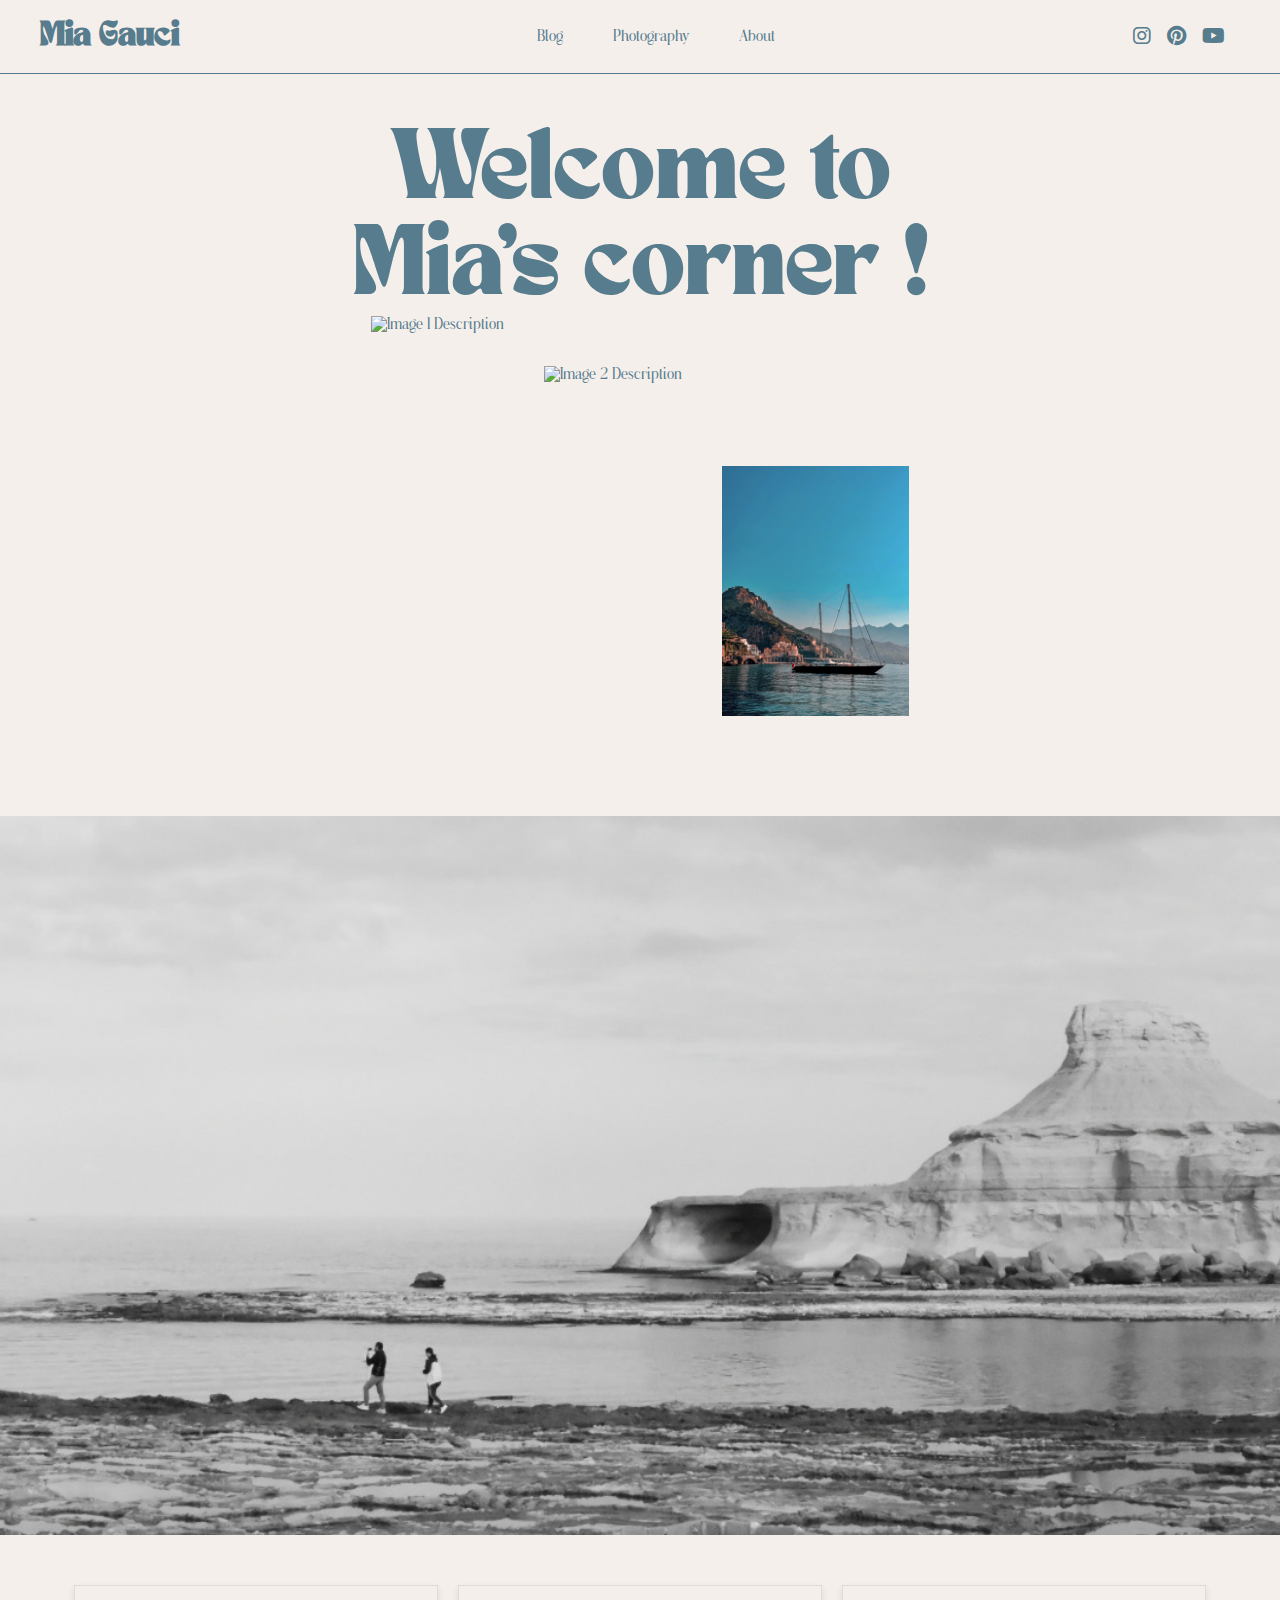
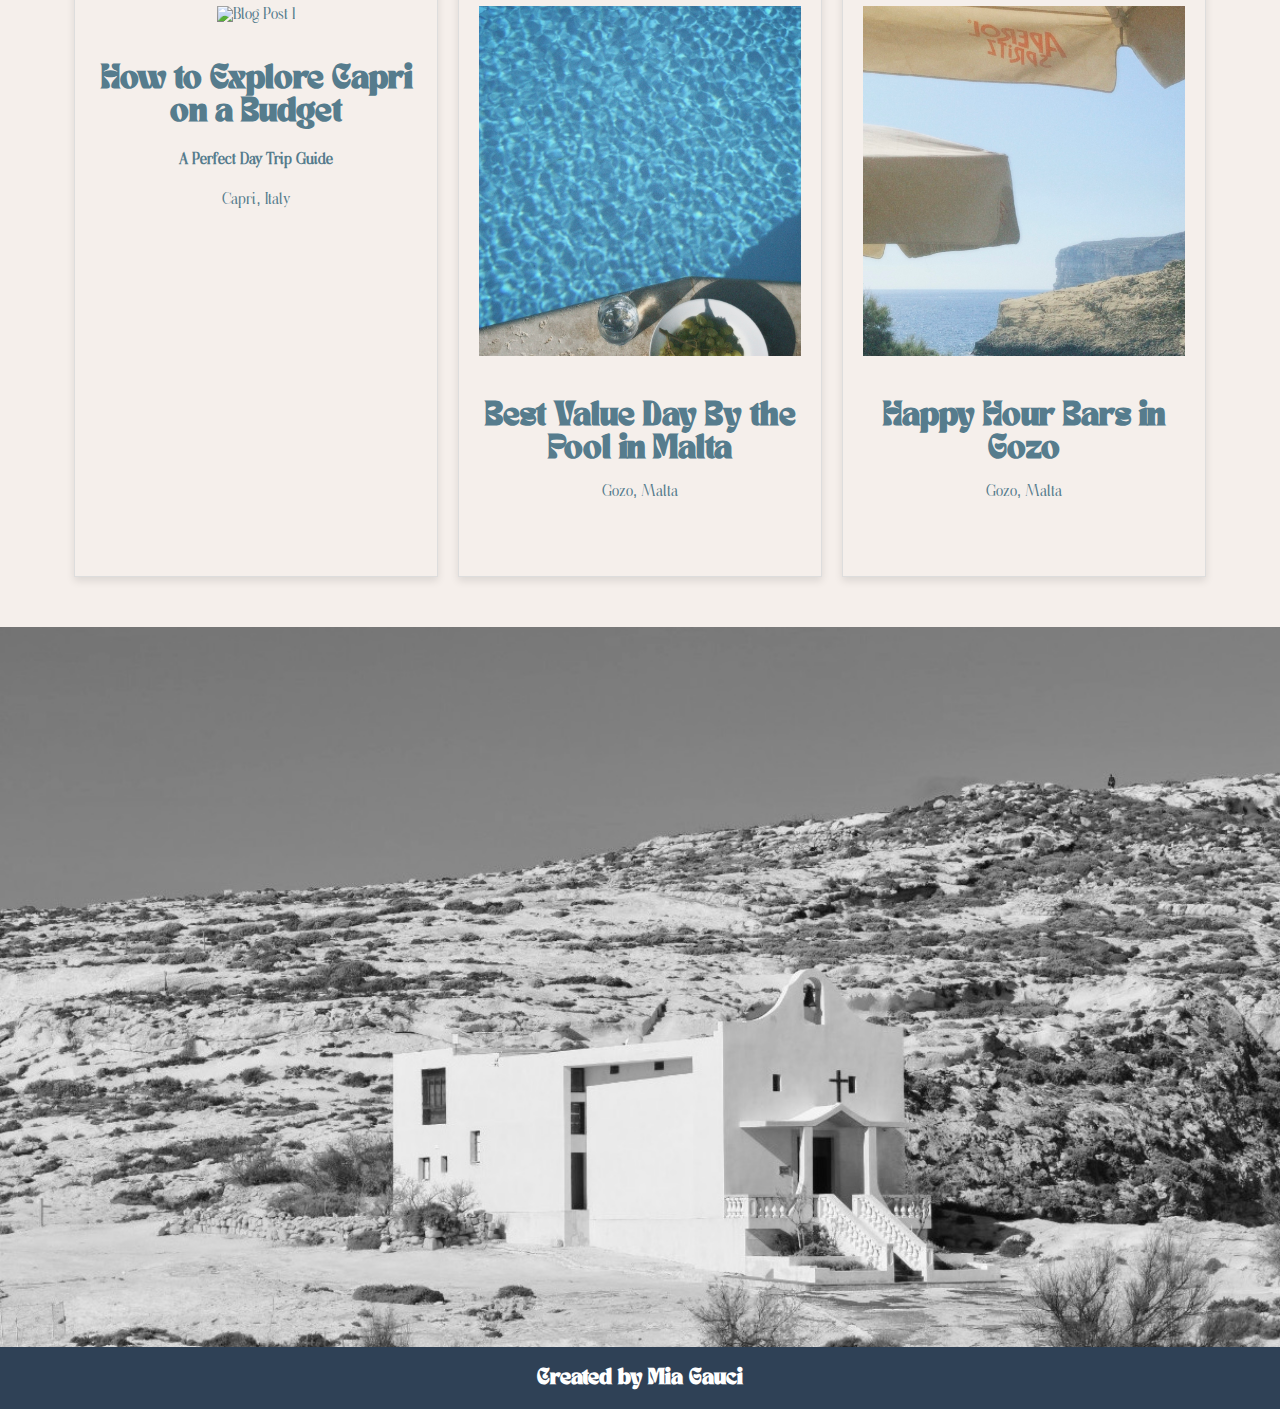
==== index.html @ 83e0876e "blog message" ====
<!DOCTYPE html>
<html lang="en">

<script src="https://unpkg.com/masonry-layout@4/dist/masonry.pkgd.min.js"></script>

<script type="application/ld+json">
  {
    "@context": "https://schema.org",
    "@type": "Organization",
    "url": "https://www.miagauci.com",
    "logo": "https://www.miagauci.com/favicon.ico"
  }
  </script>
  

<head>
  <meta charset="UTF-8">
  <meta name="viewport" content="width=device-width, initial-scale=1.0">
  <title>Portfolio</title>
  <link rel="icon" href="/favicon2.ico" image="/x-icon">
  <link rel="stylesheet" href="style.css">
  <link rel="stylesheet" href="https://cdnjs.cloudflare.com/ajax/libs/font-awesome/6.0.0-beta3/css/all.min.css">
</head>
<body>

  <!-- Header Section -->
  <header class="site-header">
    <div class="container">
      <!-- Clickable logo that links to the Home Page (index.html) -->
      <div class="logo">
        <a href="index.html" style="text-decoration: none; color: inherit;">Mia Gauci</a>
      </div>

      <!-- Hamburger Menu Button (for mobile) -->
      <button class="hamburger-menu" onclick="toggleMenu()">
        ☰
      </button>

      <!-- Navigation Menu -->
      <nav class="main-nav">
        <ul>
          <!-- Links to their respective pages -->
          <li><a href="blog.html">Blog</a></li> <!-- Link to Blog Page -->
          <li><a href="photography.html">Photography</a></li> <!-- Link to Photography Page -->
          <li><a href="about.html">About</a></li> <!-- Link to About Page -->
        </ul>
      </nav>
      <!-- Social Icons Section -->
      <div class="social-icons">
        <a href="https://www.instagram.com/mia_gauci_/" target="_blank">
          <i class="fab fa-instagram"></i>
        </a>
        <a href="https://www.pinterest.com/mia_gauci_/" target="_blank">
          <i class="fab fa-pinterest"></i>
        </a>
        <a href="https://www.youtube.com/@miagauci5683" target="_blank">
          <i class="fab fa-youtube"></i>
        </a>
      </div>
    </div>
  </header>

  <!-- Welcome Message Section -->
  <div class="welcome-message">
    <span>Welcome to </span><br>
    <span>Mia's corner !</span>
  </div>

  <!-- Image Container Section -->
  <div class="image-container">
    <img src="images/capri_rock.jpg" alt="Image 1 Description">
    <img src="images/capri_beach.jpg" alt="Image 2 Description">
    <img src="images/boat.jpeg" alt="Image 3 Description">
  </div>

  <!-- First Landscape Image Section -->
  <section class="landscape-section">
    <img src="images/gozo1.jpeg" alt="Landscape Image of Gozo" class="landscape-image">
  </section>

  <!-- Blog Posts Section -->
  <section class="blog-posts">
    <a href="capri_blog.html" class="blog-link">
      <div class="blog-post">
        <img src="images/capri_folder/me.jpg" alt="Blog Post 1" class="blog-image">
        <h3>How to Explore Capri on a Budget</h3>
        <h4>A Perfect Day Trip Guide</h4>

        <p>Capri, Italy</p>
      </div>
    </a>
    <a href="pool-day.html" class="blog-link">
      <div class="blog-post">
        <img src="images/pool.jpeg" alt="Blog Post 2" class="blog-image">
        <h3>Best Value Day By the Pool in Malta</h3>
        <p>Gozo, Malta</p>
      </div>
    </a>
    <a href="happy-hour.html" class="blog-link">
      <div class="blog-post">
        <img src="images/umbrella.jpeg" alt="Blog Post 3" class="blog-image">
        <h3>Happy Hour Bars in Gozo</h3>
        <p>Gozo, Malta</p>
      </div>
    </a>
 </section>
 

  <!-- Second Landscape Image Section -->
  <section class="landscape-section">
    <img src="images/gozo2.jpeg" alt="Landscape Image of Gozo" class="landscape-image">
  </section>

  <!-- Footer Section -->
  <footer class="site-footer">
    <p>Created by Mia Gauci</p>
  </footer>

  <!-- JavaScript for Hamburger Menu Toggle -->
  <script>
    function toggleMenu() {
      document.querySelector(".main-nav").classList.toggle("menu-open");
    }
  </script>

</body>
</html>
---- style.css ----
/* Import Fonts */
@font-face {
    font-family: 'Nimbus';
    src: url('tan-nimbus.otf') format('truetype');
}

@font-face {
    font-family: 'Casanova';
    src: url('CasanovaRegular-gx0J4.otf') format('truetype');
}

/* Global Styles */
body {
    margin: 0;
    font-family: 'Casanova', sans-serif;
    background-color: #F5EFEB; /* Beige background */
    color: #567C8D; /* Global font color */
}

/* Container to Center the Content */
.container {
    max-width: 1200px;
    margin: 0 auto;
    padding: 10px 20px;
    display: flex;
    justify-content: space-between;
    align-items: center;
    flex-wrap: nowrap; /* Ensure items don’t wrap to the next line */
}

/* Header Styles */
.site-header {
    background-color: #F5EFEB; /* Match background color */
    padding: 10px 0;
    border-bottom: 1px solid #567C8D; /* Border at the bottom */
    position: sticky; /* Keep header at the top */
    top: 0; /* Stick to top */
    z-index: 1000; /* Ensure header is on top */
}

/* Logo Section */
.logo a {
    font-size: 24px;
    font-family: 'Nimbus', sans-serif;
    font-weight: bold;
    color: #567C8D;
    text-decoration: none;
}

/* Navigation Menu */
.main-nav {
    display: flex;
    justify-content: center; /* Centre the navigation items */
    align-items: center;
    flex-grow: 1;
}

.main-nav ul {
    list-style: none;
    display: flex;
    justify-content: center;
    gap: 50px; /* Space between menu items */
    padding: 0;
    margin: 0;
}

.main-nav ul li {
    display: inline;
}

.main-nav ul li a {
    text-decoration: none;
    color: #567C8D; /* Dark color for the navigation */
    font-weight: 500;
}

/* Social Icons Section */
.social-icons {
    display: flex;
    gap: 1px; /* Space between icons */
}

.social-icons a {
    text-decoration: none;
    margin-right: 15px; /* Spacing between icons */
    color: #567C8D; /* Same font color */
}

.social-icons a:hover {
    color: #567C8D; /* Slightly darker on hover */
}

.social-icons i {
    font-size: 20px; /* Icon size */
}

/* Main Content Styles */
.main-content {
    display: flex;
    flex-direction: column;
    align-items: center; /* Center align items */
    padding: 50px 20px;
}

/* Welcome Message Styles */
.welcome-message {
    font-family: 'Nimbus', sans-serif;
    font-size: 70px;
    color: #567C8D;
    text-align: center; /* Center the text */
    margin: 50px auto;
}

/* Image Container Styles */
.image-container {
    display: flex;
    justify-content: center; /* Center images */
    align-items: flex-end; /* Align images to the bottom */
    gap: 20px; /* General spacing between images */
    margin: 50px auto; /* Center the image container */
    width: 90%; /* Adjust width as needed */
}

/* Individual Image Styles */
.image-container img {
    max-height: 400px;
    width: auto;
    object-fit: cover;
    margin: 0 10px; /* Margin between images */
}

/* Specific Image Positioning */
.image-container img:first-child {
    height: 250px; /* Smaller height for the first image */
    align-self: flex-start; /* Align first image at the top */
    margin-top: -50px; /* Move the image upwards */
}

.image-container img:nth-child(2) {
    height: 400px; /* Larger height for the middle image */
}

.image-container img:nth-child(3) {
    height: 250px; /* Smaller height for the third image */
    transform: translateY(-50px); /* Move the third image upwards */
}

/* Landscape Section Styles */
.landscape-section {
    width: 100%; /* Full width of the section */
    margin: 0; /* Remove default margins */
    padding: 0; /* Remove default padding */
    background-color: #F5EFEB; /* Match background color */
    text-align: center; /* Center content */
}

.landscape-image {
    width: 100%;
    height: auto;
    display: block;
    object-fit: cover; /* Ensure image covers the full area */
    margin: 0 auto;
}

/* Blog Posts Section */

.blog-posts {
    display: flex;
    justify-content: space-between; /* Spread items evenly */
    margin: 50px auto; /* Center the section and add space around */
    width: 90%; /* Control the width of the section */
}

/* Blog Link Styling */
.blog-link {
    text-decoration: none; /* Remove underline */
    color: inherit; /* Inherit text color */
    display: block; /* Make the link fill the entire block */
}

/* Individual Blog Post Styles */
/* Individual Blog Post Styles */
.blog-post {
    cursor: pointer; /* Pointer cursor for interaction */
    text-align: center;
    height: 550px; 
    background-color: #F5EFEB;
    padding: 20px;
    border: 1px solid #DDD;
    box-shadow: 0 4px 8px rgba(0, 0, 0, 0.1); /* Optional shadow effect */
    flex: 1; /* Allow each blog post to flex equally */
    margin: 0 10px; /* Add margin between the posts */
    transition: transform 0.2s ease; /* Optional: smooth scale effect */
    max-width: 350px; /* Set a maximum width to keep each post proportional */
}


.blog-post:hover {
    transform: scale(1.02); /* Optional: slight scale effect on hover */
}

/* Blog Post Image Styles */
/* Blog Post Image Styles */
.blog-image {
    width: 100%; /* Make the image take full width of the container */
    height: auto;
    max-height: 350px; /* Increase the max height to maintain a portrait aspect ratio */
    object-fit: cover; /* Maintain aspect ratio and fill the container */
    margin-bottom: 15px; /* Space below the image */
}


/* Blog Post Text Styles */
.blog-post h3 {
    font-family: 'Nimbus', sans-serif;
    color: #567C8D;
    font-size: 24px;
    margin-bottom: 10px; /* Space below the heading */
}

.blog-post p {
    font-family: 'Casanova', sans-serif;
    color: #567C8D;
    font-size: 16px;
    margin-bottom: 0;
}


/* Footer Section Styles */
.site-footer {
    width: 100%; /* Full width */
    background-color: #2F4156; /* Dark footer background */
    color: #FFFFFF; /* White text color */
    text-align: center; /* Center the footer text */
    padding: 20px 0;
}

.site-footer p {
    margin: 0;
    font-family: 'Nimbus', sans-serif;
    font-size: 16px;
    font-weight: bold;
}

/* Responsive Styles */

/* For medium screens (tablets) */
@media (max-width: 1200px) {
    .photo-grid {
        column-count: 2;
    }
    .main-nav ul {
        gap: 30px;
    }
}

/* For smaller screens (mobile) */
@media (max-width: 768px) {
    /* Header adjustments */
    .container {
        flex-direction: column;
        align-items: flex-start;
    }

    .main-nav ul {
        flex-direction: column;
        align-items: flex-start;
        gap: 10px;
    }

    .welcome-message {
        font-size: 40px;
        padding: 0 15px;
    }

    /* Stack images vertically in mobile view */
    .image-container {
        flex-direction: column;
        align-items: center;
    }

    /* Blog posts in a single column */
    .blog-posts {
        flex-direction: column;
        width: 100%;
    }

    .blog-link {
        flex: 1 1 100%;
        margin: 0 auto;
    }
}

/* Very small screens */
@media (max-width: 480px) {
    .welcome-message {
        font-size: 28px;
    }

    .main-nav ul {
        font-size: 14px;
    }

    .social-icons i {
        font-size: 20px;
    }
}

/* Hamburger button styling */
.hamburger-menu {
    display: none; /* Hidden by default */
    font-size: 24px;
    background: none;
    border: none;
    color: #567C8D;
    cursor: pointer;
}
  
@media (max-width: 768px) {
    .container {
        position: relative;
        display: flex;
        flex-direction: row;
        justify-content: space-between;
        align-items: center;
        padding: 5px 10px;
    }

    .logo a {
        font-size: 18px; /* Reduce the font size if needed */
    }

    .social-icons {
        display: flex;
        gap: 2px; /* Reduce gap between social icons */
        font-size: 10px;
    }

    /* Center the Hamburger Menu */
    .hamburger-menu {
        position: absolute;
        left: 50%;
        transform: translateX(-50%);
        display: block;
        font-size: 24px;
        background: none;
        border: none;
        color: #567C8D;
        cursor: pointer;
    }

    /* Navigation Menu - Centered Underneath Hamburger Toggle */
    .main-nav ul {
        display: none; /* Hidden by default */
        position: absolute;
        top: 100%; /* Place it directly below the hamburger menu */
        left: 50%; /* Center horizontally */
        transform: translateX(-50%); /* Center the dropdown */
        width: auto; /* Width based on content */
        flex-direction: column;
        align-items: center; /* Center items horizontally */
        gap: 10px;
        padding: 10px 0;
        background-color: #F5EFEB; /* Set a solid background color */
        text-align: center;
        z-index: 1000;
        box-shadow: 0 4px 8px rgba(0, 0, 0, 0.1); /* Optional shadow for separation */
    }

    /* Show the navigation menu when the 'menu-open' class is active */
    .main-nav.menu-open ul {
        display: flex;
    }

    /* Menu item styling */
    .main-nav ul li {
        width: 100%; /* Make each item take full width of the dropdown */
        text-align: center;
    }

    .main-nav ul li a {
        display: block;
        padding: 10px;
        color: #567C8D;
        text-decoration: none;
        font-weight: bold;
        background-color: #F5EFEB; /* Match dropdown background */
        width: 100%; /* Make the links span the full width */
        box-sizing: border-box; /* Ensure padding doesn’t affect width */
    }

    /* Optional: Add hover effect for menu items */
    .main-nav ul li a:hover {
        background-color: #E0DCD9; /* Slightly darker background on hover */
    }
}


/* BLOG SECTION */

/* Blog Section */
.blog-section {
    background-color: #F5EFEB; /* Beige background */
    padding: 15px 15px;
}

/* Mosaic Grid Layout */
.mosaic-grid {
    display: grid;
    grid-template-columns: repeat(auto-fit, minmax(300px, 2fr)); /* Flexible grid */
    grid-auto-rows: 200px; /* Default row height */
    gap: 15px; /* Space between items */
}

/* Mosaic Items: Landscape, Portrait, Square */
.mosaic-item {
    position: relative;
    overflow: hidden;
    background-size: cover;
    background-position: center;
    border-radius: 3px;
    transition: transform 0.3s ease-in-out; /* Scale on hover */
}

/* Landscape Posts */
.mosaic-item.landscape {
    grid-column: span 3; /* Span across two columns */
    grid-row: span 2; /* Default row height */
    background-image: url('images/gozo.jpeg') /* Add your own image */
}

/* Portrait Posts */
.mosaic-item.portrait {
    grid-column: span 1;
    grid-row: span 2; /* Taller */
    background-image: url('images/pool.jpeg'); /* Add your own image */
}

/* Square Posts */
.mosaic-item.square {
    grid-column: span 2;
    grid-row: span 2; /* Same height and width */
    background-image: url('images/umbrella.jpeg'); /* Add your own image */
}

/* Hover Effect */
.mosaic-item:hover {
    transform: scale(1.02); /* Slight zoom on hover */
}

/* Overlay for text */
.overlay {
    position: absolute;
    top: 0;
    left: 0;
    right: 0;
    bottom: 0;
    background-color: rgba(0, 0, 0, 0.3); /* Slightly visible by default */
    display: flex;
    justify-content: center;
    align-items: center;
    transition: background-color 0.3s ease-in-out; /* Smooth transition on hover */
}

/* Increase the opacity of the overlay background on hover */
.mosaic-item:hover .overlay {
    background-color: rgba(0, 0, 0, 0.6); /* Darker background on hover */
}

/* Text inside the overlay */
.overlay .text {
    color: white;
    text-align: center;
    opacity: 0; /* Hidden by default */
    transition: opacity 0.3s ease-in-out; /* Fade-in effect */
}

/* Show text on hover */
.mosaic-item:hover .overlay .text {
    opacity: 1; /* Show text on hover */
}

.overlay .text .date {
    font-family: 'Nimbus', sans-serif;
    font-size: 14px;
    letter-spacing: 1px;
    margin-bottom: 10px;
}

.overlay .text h2 {
    font-family: 'Nimbus', sans-serif;
    font-size: 20px;
    margin-bottom: 15px;
}

.overlay .text .read-more {
    font-family: 'Nimbus', sans-serif;
    font-size: 14px;
    color: #fff;
    text-decoration: underline;
}

.overlay .text .read-more:hover {
    color: #ccc; /* Slight color change on hover */
}

/* Footer */
.site-footer {
    background-color: #2F4156;
    color: white;
    text-align: center;
    padding: 20px 0;
}

.site-footer p {
    margin: 0;
}

/* PHOTOGRAPHY */
.photo-grid {
    column-count: 3; /* Default number of columns for desktop */
    column-gap: 10px; /* Space between columns */
    padding: 10px;
}

.photo-item {
    display: inline-block;
    margin-bottom: 10px; /* Space between rows */
    width: 100%; /* Ensure images take up full width of their column */
    break-inside: avoid; /* Prevent images from breaking across columns */
}

.photo-item img {
    width: 100%; /* Ensure image takes up full width */
    height: auto; /* Maintain aspect ratio */
    object-fit: cover; /* Crop images if necessary, without distortion */
    display: block;
}

/* Adjust for smaller screens */
@media (max-width: 1200px) {
    .photo-grid {
        column-count: 2; /* Two columns on medium-sized screens */
    }
}

@media (max-width: 768px) {
    .photo-grid {
        column-count: 1; /* One column on small screens (mobile) */
    }
}

  
/* BLOG WRITEUP STYLE  */

/* Blog Content Styling */
.blog-post-content {
    width: 70%; /* Adjust width as needed to fit the page */
    margin: 50px auto 70px; /* Center the content and add bottom margin */
    text-align: left; /* Align all text to the right */
    padding: 10; /* Remove padding */
    background-color: transparent; /* Make background transparent */
    border: none; /* Remove any border */
    box-shadow: none; /* Remove box shadow */
  }
  
  /* Publish Date */
  .publish-date {
    font-family: 'Nimbus', sans-serif;
    font-size: 16px;
    color: #567C8D;
    margin: 0 0 10px 0; /* Add bottom margin */
  }
  
  /* Blog Title */
  .blog-title {
    font-family: 'Nimbus', sans-serif;
    font-size: 32px;
    color: #2F4156;
    margin-top: 0;
    margin-bottom: 20px;
  }
  
  /* Blog Writing */
  .blog-writing {
    font-family: 'Casanova', sans-serif;
    font-size: 18px;
    color: #2F4156;
    line-height: 1.6;
  }
  
  /* Blog Navigation Arrows */
  .blog-navigation {
    display: flex;
    justify-content: space-between;
    width: 70%; /* Align arrows with the content width */
    margin: 0 auto 50px; /* Center arrows and add space at the bottom */
  }
  
  .nav-arrow {
    text-decoration: none;
    font-family: 'Nimbus', sans-serif;
    font-size: 18px;
    color: #567C8D;
    padding: 10px 20px;
    border: 1px solid #567C8D;
    background-color: #F5EFEB;
    transition: background-color 0.3s, color 0.3s;
  }
  
  .nav-arrow:hover {
    background-color: #567C8D;
    color: #FFF;
  }
  
  /* Wrapper to position content over background */
  .blog-post-wrapper {
    margin: 0 auto;
    max-width: 1200px;
    padding: 0;
}


/* Background image */
.blog-background {
    position: absolute;
    top: 0;
    left: 0;
    width: 100%;
    height: 500px; /* Adjust the height of the image */
    background: url('images/capri_folder/blog_capri_cover.jpg') no-repeat center center; /* Replace with your image path */
    background-size: cover; /* Ensures the image fills the area */
    z-index: 1; /* Places it behind the content */
}

/* Content base (rectangular background) */
.blog-content {
    position: relative;
    z-index: 2; /* Content above the background */
    background-color: #F5EFEB;
    margin-top: 300px; /* Adjust to leave space for the image */
    padding: 40px 20px;
    box-shadow: 0 4px 6px rgba(0, 0, 0, 0.1); /* Optional shadow for depth */
    max-width: 800px; /* Reduce the width of the content */
    margin-left: auto;
    margin-right: auto; /* Center the content horizontally */
}


/* Title styling */
.blog-content h1 {
    font-size: 36px;
    color: #567C8D; /* Matches your global color palette */
    text-align: center;
    margin-bottom: 10px;
}

/* Date styling */
.blog-content .post-date {
    font-size: 16px;
    color: #567C8D;
    text-align: center;
    margin-bottom: 30px;
}

/* Blog text */
.post-text {
    font-size: 18px;
    line-height: 1.6;
    color: #567C8D;
}

/*IMAGES IN BLOGS*/
/* Image Behind Paragraph */
.image-wrapper {
    position: relative;
    margin-bottom: 20px;
}

.image-wrapper p {
    position: relative;
    z-index: 2;
    background-color: rgba(245, 239, 235, 0.8); /* Add semi-transparent background for readability */
    padding: 20px;
    border-radius: 8px;
}

.image-wrapper .background-image {
    position: absolute;
    top: 0;
    left: 0;
    width: 100%;
    height: 100px; /* Adjust height as needed */
    background-size: cover;
    background-position: center;
    z-index: 1;
    opacity: 0.7; /* Optional: Add transparency to the background image */
    border-radius: 8px; /* Match paragraph styling if needed */
}

/* Inline Images */
.inline-image {
    text-align: center; /* Center the image */
    margin: 20px 0; /* Add spacing above and below the image */
}

.inline-image img {
    width: 100%; /* Make image responsive */
    max-width: 700px; /* Limit the maximum width */
    height: auto; /* Maintain aspect ratio */
    border-radius: 8px; /* Optional: Add rounded corners */
    box-shadow: 0 4px 6px rgba(0, 0, 0, 0.1); /* Optional: Add shadow for depth */
}

/* Darkening Effect on Hover */
.image-wrapper:hover img {
    filter: brightness(0.7); /* Darkens the image */
}

/* Pinterest Icon Styling */
.pinterest-icon {
    position: absolute; /* Allows positioning relative to the wrapper */
    top: 50%; /* Center vertically */
    left: 50%; /* Center horizontally */
    transform: translate(-50%, -50%); /* Ensures perfect centering */
    display: none; /* Hidden by default */
    
    
    justify-content: center; /* Centers icon inside the circle */
    align-items: center; /* Centers icon inside the circle */
    z-index: 2; /* Ensures it appears above the image */
}


/* Pinterest Font Awesome Icon */
.pinterest-icon i {
    font-size: 24px; /* Adjust the size of the icon */
    color: #E60023; /* Pinterest red color */
}

/* Pinterest Icon Image */
.pinterest-icon img {
    width: 30px; /* Adjust size of the Pinterest icon */
    height: 30px;
}

/* Show Pinterest Icon on Hover */
.image-wrapper:hover .pinterest-icon {
    display: block; /* Display the icon when hovering over the image */
}
  
/*GOOGLE MAP*/
.map-container {
    position: relative;
    padding-bottom: 56.25%; /* Aspect ratio: 16:9 */
    height: 0;
    overflow: hidden;
  }
  
  .map-container iframe {
    position: absolute;
    top: 0;
    left: 0;
    width: 100%;
    height: 100%;
    border: 0;
  }
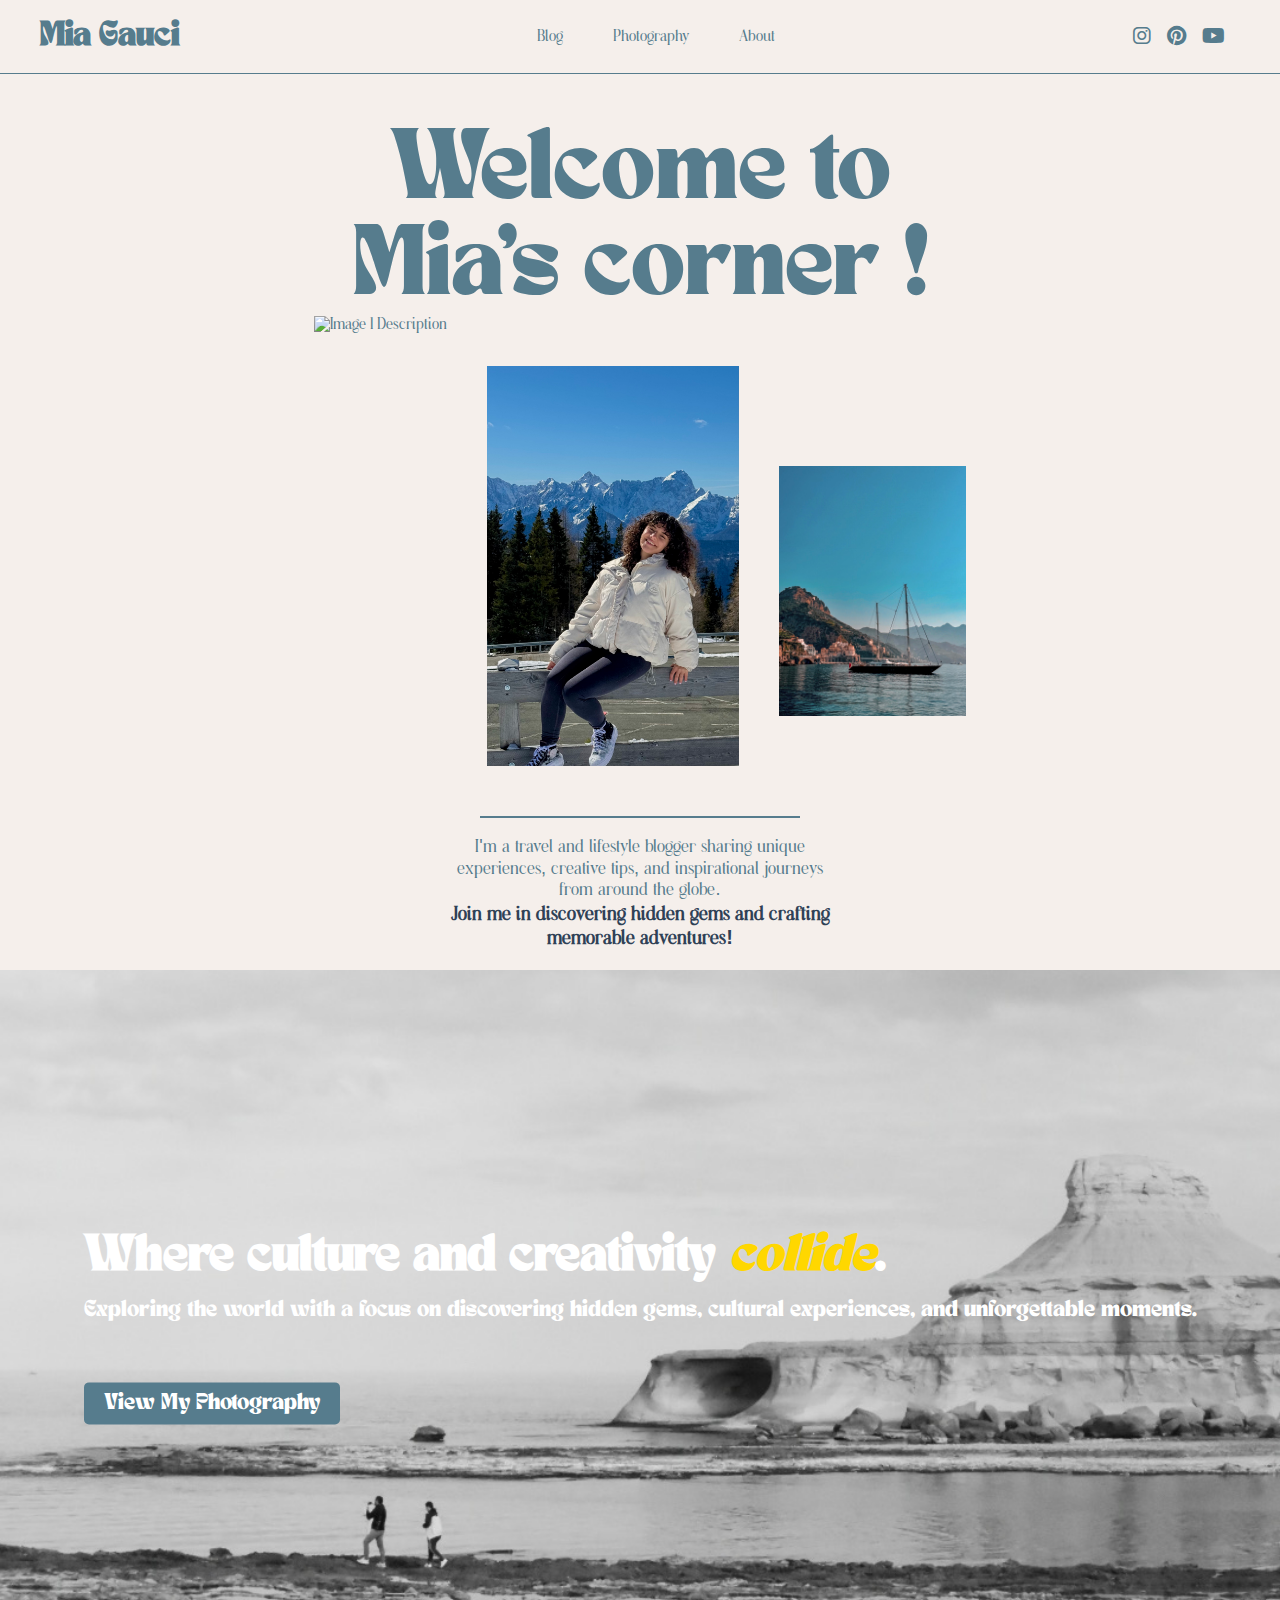
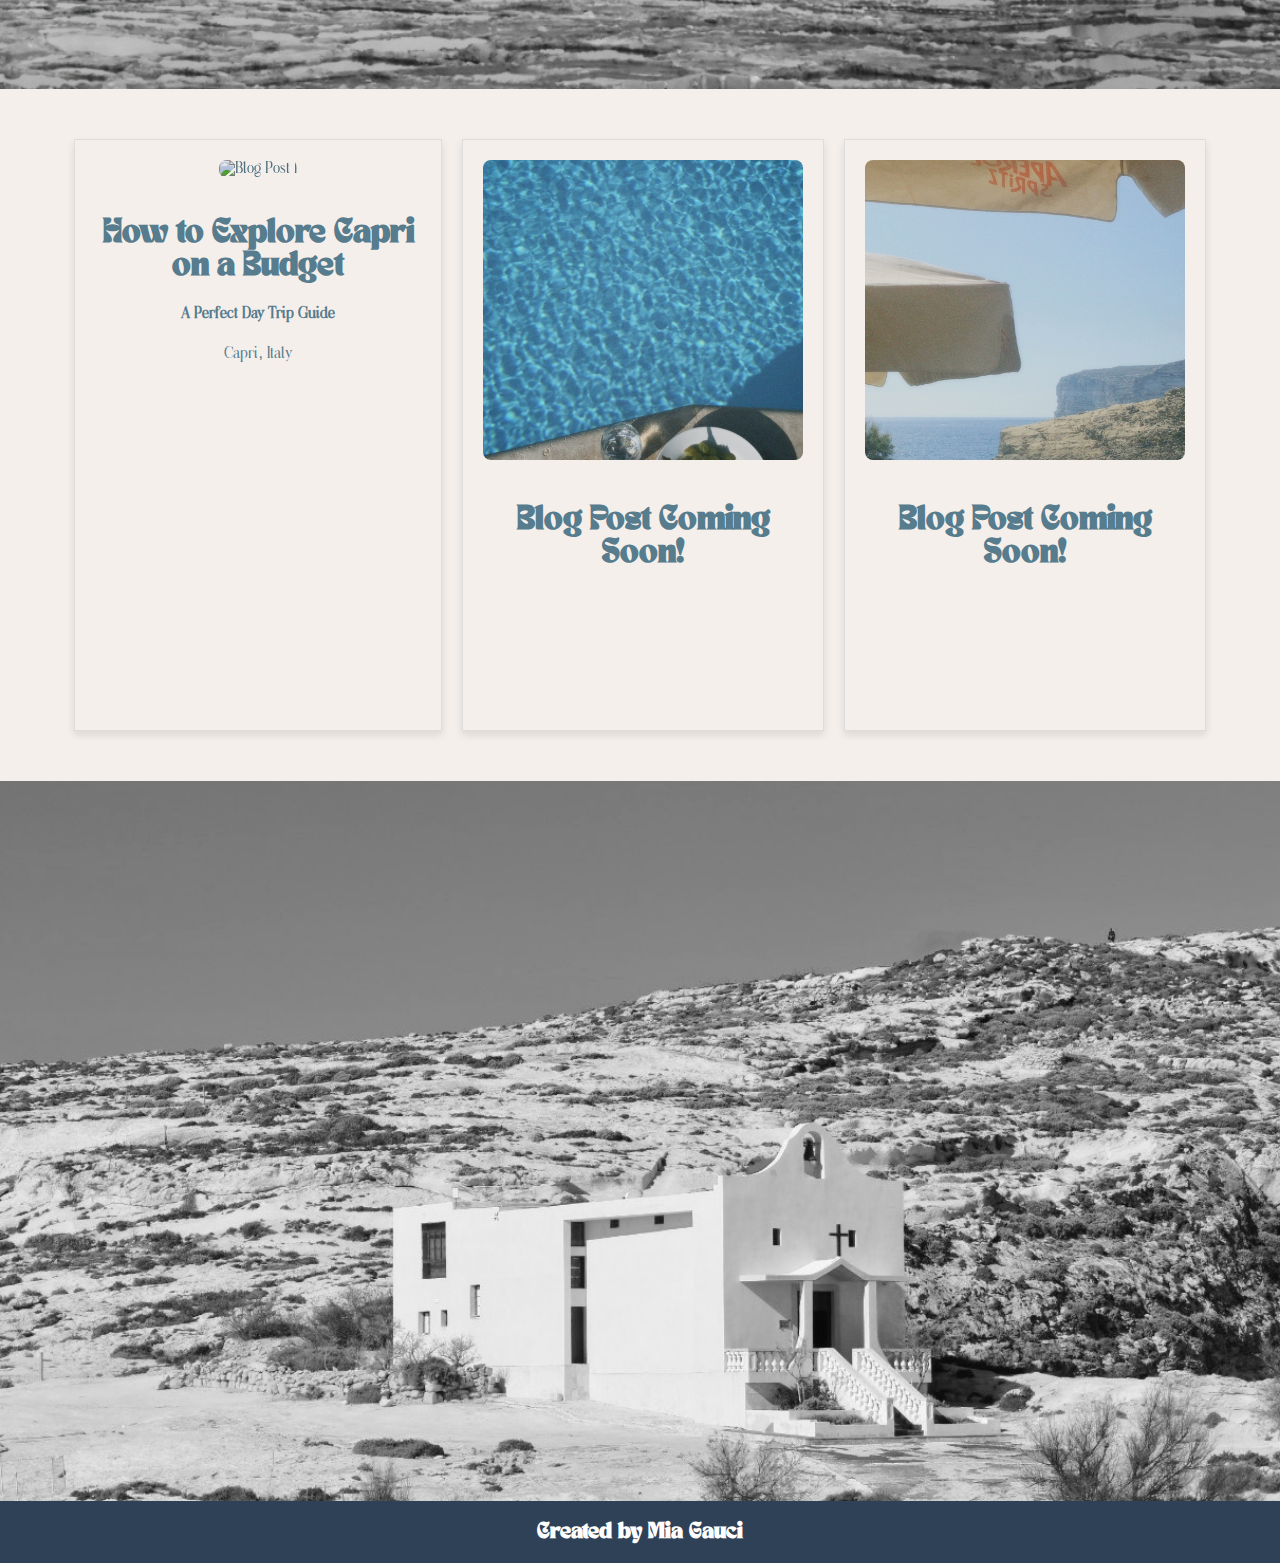
==== commit 102cbfb0: "updates" ====
--- a/index.html
+++ b/index.html
@@ -29,13 +29,12 @@
       <!-- Clickable logo that links to the Home Page (index.html) -->
       <div class="logo">
         <a href="index.html" style="text-decoration: none; color: inherit;">Mia Gauci</a>
+        <!-- Hamburger Menu Button -->
+        <!-- Hamburger Menu Button -->
+          <button class="hamburger-menu" onclick="toggleMenu()">☰</button>
+          <!-- Close Button -->
+          <button class="close-menu" onclick="toggleMenu()">&times;</button>
       </div>
-
-      <!-- Hamburger Menu Button (for mobile) -->
-      <button class="hamburger-menu" onclick="toggleMenu()">
-        ☰
-      </button>
-
       <!-- Navigation Menu -->
       <nav class="main-nav">
         <ul>
@@ -60,6 +59,23 @@
     </div>
   </header>
 
+    <!-- Full-Screen Hamburger Dropdown -->
+  <div class="hamburger-menu-overlay">
+    <button class="close-button" onclick="toggleMenu()">&times;</button>
+    <nav class="dropdown-menu">
+      <ul>
+        <li><a href="blog.html">Blog</a></li>
+        <li><a href="photography.html">Photography</a></li>
+        <li><a href="about.html">About</a></li>
+      </ul>
+      <div class="social-icons">
+        <a href="https://www.instagram.com/mia_gauci_/" target="_blank"><i class="fab fa-instagram"></i></a>
+        <a href="https://www.facebook.com/" target="_blank"><i class="fab fa-facebook"></i></a>
+        <a href="https://www.pinterest.com/mia_gauci_/" target="_blank"><i class="fab fa-pinterest"></i></a>
+      </div>
+    </nav>
+  </div>
+
   <!-- Welcome Message Section -->
   <div class="welcome-message">
     <span>Welcome to </span><br>
@@ -69,14 +85,31 @@
   <!-- Image Container Section -->
   <div class="image-container">
     <img src="images/capri_rock.jpg" alt="Image 1 Description">
-    <img src="images/capri_beach.jpg" alt="Image 2 Description">
+    <img src="images/mia_mountains.jpg" alt="Image 2 Description">
     <img src="images/boat.jpeg" alt="Image 3 Description">
   </div>
 
+  <div class="text-below-image">
+    <hr class="separator-line">
+    <p>
+      I'm a travel and lifestyle blogger sharing unique experiences, creative tips, and inspirational journeys from around the globe.
+      <br>
+      <strong>Join me in discovering hidden gems and crafting memorable adventures!</strong>
+    </p>
+  </div>
+
   <!-- First Landscape Image Section -->
-  <section class="landscape-section">
-    <img src="images/gozo1.jpeg" alt="Landscape Image of Gozo" class="landscape-image">
-  </section>
+<section class="landscape-section">
+  <img src="images/gozo1.jpeg" alt="Landscape Image of Gozo" class="landscape-image">
+  <!-- Overlay Content -->
+  <div class="landscape-overlay">
+    <h1 class="overlay-title">Where culture and creativity <em>collide</em>.</h1>
+    <p class="overlay-description">Exploring the world with a focus on discovering hidden gems, cultural experiences, and unforgettable moments.</p>
+    <a href="photography.html" class="overlay-button">View My Photography</a>
+  </div>
+</section>
+
+  
 
   <!-- Blog Posts Section -->
   <section class="blog-posts">
@@ -92,15 +125,15 @@
     <a href="pool-day.html" class="blog-link">
       <div class="blog-post">
         <img src="images/pool.jpeg" alt="Blog Post 2" class="blog-image">
-        <h3>Best Value Day By the Pool in Malta</h3>
-        <p>Gozo, Malta</p>
+        <h3>Blog Post Coming Soon!</h3>
+        <p></p>
       </div>
     </a>
     <a href="happy-hour.html" class="blog-link">
       <div class="blog-post">
         <img src="images/umbrella.jpeg" alt="Blog Post 3" class="blog-image">
-        <h3>Happy Hour Bars in Gozo</h3>
-        <p>Gozo, Malta</p>
+        <h3>Blog Post Coming Soon!</h3>
+        <p></p>
       </div>
     </a>
  </section>
@@ -116,12 +149,7 @@
     <p>Created by Mia Gauci</p>
   </footer>
 
-  <!-- JavaScript for Hamburger Menu Toggle -->
-  <script>
-    function toggleMenu() {
-      document.querySelector(".main-nav").classList.toggle("menu-open");
-    }
-  </script>
+  <script src="menu-toggle.js"></script>  
 
 </body>
 </html>--- a/style.css
+++ b/style.css
@@ -74,6 +74,8 @@
     font-weight: 500;
 }
 
+/*----------------------------------------------------------------------------*/
+
 /* Social Icons Section */
 .social-icons {
     display: flex;
@@ -93,6 +95,10 @@
 .social-icons i {
     font-size: 20px; /* Icon size */
 }
+
+/*----------------------------------------------------------------------------*/
+
+/*INDEX PAGE */
 
 /* Main Content Styles */
 .main-content {
@@ -145,24 +151,128 @@
     transform: translateY(-50px); /* Move the third image upwards */
 }
 
-/* Landscape Section Styles */
+@media (max-width: 768px) {
+    .image-container img:first-child,
+    .image-container img:nth-child(3) {
+        display: none; /* Hide the first and third images */
+    }
+
+    .image-container img:nth-child(2) {
+        display: block; /* Ensure the second image remains visible */
+        margin: 0 auto; /* Center the visible image */
+    }
+}
+
+/* Center the second image */
+.center-image {
+    display: block;
+    margin: 0 auto; /* Center horizontally */
+  }
+  
+  /* Separator Line */
+  .separator-line {
+    margin: 20px auto; /* Space above and below the line */
+    border: none; /* Remove default border style */
+    height: 2px; /* Line thickness */
+    background-color: #567C8D; /* Match the global font color or choose another color */
+    width: 80%; /* Match the image width */
+    max-width: 400px; /* Optional: to limit the line width */
+  }
+  
+  /* Text Below Image */
+  .text-below-image {
+    text-align: center; /* Center-align text */
+    margin-top: 10px; /* Add space above the text */
+    width: 80%; /* Match the size of the image */
+    max-width: 400px; /* Ensure it aligns with the image width */
+    margin-left: auto;
+    margin-right: auto;
+  }
+  
+  .text-below-image p {
+    font-size: 18px; /* Adjust font size */
+    line-height: 1.2; /* Better line spacing */
+    color: #567C8D; /* Match your global font color */
+  }
+  
+  .text-below-image strong {
+    font-size: 20px; /* Slightly larger for emphasis */
+    color: #2F4156; /* Darker color for emphasis */
+  }
+  
+/* - - - - - - - - - - - - - - - - - - - - - - - - - - - - */
+
+/* Landscape Section */
 .landscape-section {
+    position: relative; /* Make section a containing block for positioning overlay */
     width: 100%; /* Full width of the section */
-    margin: 0; /* Remove default margins */
-    padding: 0; /* Remove default padding */
-    background-color: #F5EFEB; /* Match background color */
-    text-align: center; /* Center content */
-}
-
+    margin: 0;
+    padding: 0;
+}
+
+/* Landscape Image */
 .landscape-image {
     width: 100%;
     height: auto;
     display: block;
-    object-fit: cover; /* Ensure image covers the full area */
-    margin: 0 auto;
-}
-
-/* Blog Posts Section */
+    object-fit: cover; /* Ensure the image covers the full area */
+}
+
+/* Overlay Container */
+.landscape-overlay {
+    position: absolute; /* Position over the image */
+    top: 50%; /* Center vertically */
+    left: 5%; /* Align to the left with padding */
+    transform: translateY(-50%); /* Adjust vertical alignment */
+    color: white; /* Contrast against the image */
+    text-align: left; /* Left-align text */
+    padding: 20px;
+}
+
+/* Overlay Title */
+.overlay-title {
+    font-family: 'Nimbus', sans-serif;
+    font-size: 36px;
+    font-weight: bold;
+    margin: 0 0 20px 0; /* Bottom margin for spacing */
+    line-height: 1.2; /* Adjust line height */
+}
+
+.overlay-title em {
+    font-style: italic;
+    color: #FFD700; /* Highlighted word color */
+}
+
+/* Overlay Description */
+.overlay-description {
+    font-family: 'Nimbus', sans-serif;
+    font-size: 16px;
+    margin: 20px 0;
+    line-height: 1.5;
+}
+
+/* Overlay Button */
+.overlay-button {
+    font-family: 'Nimbus', sans-serif;
+    font-size: 16px;
+    color: white;
+    background-color: #567C8D;
+    padding: 10px 20px;
+    text-decoration: none;
+    border-radius: 5px;
+    margin-top: 40px; /* Large gap between the button and description */
+    display: inline-block;
+    transition: background-color 0.3s ease;
+}
+
+.overlay-button:hover {
+    background-color: #345C73; /* Darker color on hover */
+}
+
+
+/* - - - - - - - - - - - - - - - - - - - - - - - - - - - - */
+
+/* Blog Posts Section in INDEX  */
 
 .blog-posts {
     display: flex;
@@ -179,7 +289,7 @@
 }
 
 /* Individual Blog Post Styles */
-/* Individual Blog Post Styles */
+
 .blog-post {
     cursor: pointer; /* Pointer cursor for interaction */
     text-align: center;
@@ -200,7 +310,6 @@
 }
 
 /* Blog Post Image Styles */
-/* Blog Post Image Styles */
 .blog-image {
     width: 100%; /* Make the image take full width of the container */
     height: auto;
@@ -225,6 +334,7 @@
     margin-bottom: 0;
 }
 
+/* - - - - - - - - - - - - - - - - - - - - - - - - - - - - */
 
 /* Footer Section Styles */
 .site-footer {
@@ -242,7 +352,9 @@
     font-weight: bold;
 }
 
-/* Responsive Styles */
+/* - - - - - - - - - - - - - - - - - - - - - - - - - - - - */
+
+/* Responsive Styles for DIFFERENT PAGE SIZES*/
 
 /* For medium screens (tablets) */
 @media (max-width: 1200px) {
@@ -306,203 +418,252 @@
     }
 }
 
-/* Hamburger button styling */
-.hamburger-menu {
-    display: none; /* Hidden by default */
-    font-size: 24px;
-    background: none;
-    border: none;
-    color: #567C8D;
-    cursor: pointer;
-}
-  
-@media (max-width: 768px) {
-    .container {
-        position: relative;
-        display: flex;
-        flex-direction: row;
-        justify-content: space-between;
-        align-items: center;
-        padding: 5px 10px;
-    }
-
-    .logo a {
-        font-size: 18px; /* Reduce the font size if needed */
-    }
-
-    .social-icons {
-        display: flex;
-        gap: 2px; /* Reduce gap between social icons */
-        font-size: 10px;
-    }
-
-    /* Center the Hamburger Menu */
+/* - - - - - - - - - - - - - - - - - - - - - - - - - - - - */
+
+/* Hamburger Menu and Close Button */
+.hamburger-menu,
+.close-menu {
+  position: absolute;
+  top: 15px;
+  right: 15px;
+  font-size: 24px;
+  background: none;
+  border: none;
+  color: #567C8D;
+  z-index: 1001;
+  cursor: pointer;
+}
+
+.main-nav,
+.social-icons {
+  display: none; /* Hide navigation and social icons by default */
+}
+
+.hamburger-menu-overlay {
+    display: none; /* Hide the full-screen menu overlay by default */
+  }
+
+
+.close-menu {
+  display: none; /* Hidden by default */
+}
+
+/* When menu is active, show the close button and hide the hamburger */
+.hamburger-menu-overlay.active ~ .hamburger-menu {
+  display: none;
+}
+
+.hamburger-menu-overlay.active ~ .close-menu {
+  display: block;
+}
+/* Full-Screen Hamburger Dropdown */
+.hamburger-menu-overlay {
+  display: none; /* Hidden by default */
+  position: fixed;
+  top: 0;
+  right: 0;
+  width: 100%;
+  height: 100%;
+  background-color: #F5EFEB; /* Background color */
+  z-index: 999; /* Above other elements */
+  display: flex;
+  flex-direction: column;
+  justify-content: center; /* Center content vertically */
+  align-items: center; /* Center content horizontally */
+  opacity: 0; /* Invisible by default */
+  pointer-events: none; /* Disable interactions */
+  transition: opacity 0.3s ease; /* Smooth fade-in/out */
+}
+
+  
+  /* When menu is active */
+  .hamburger-menu-overlay.active {
+    opacity: 1; /* Fully visible */
+    pointer-events: all; /* Enable interactions */
+    display: flex; /* Flex display */
+  }
+
+
+.site-header.menu-active .main-nav,
+.site-header.menu-active .social-icons {
+    display: none; /* Hide when menu is active */
+}
+  
+  /* Hamburger button */
     .hamburger-menu {
         position: absolute;
-        left: 50%;
-        transform: translateX(-50%);
-        display: block;
+        top: 15px;
+        right: 15px; /* Align to the right */
+        z-index: 1001; /* Above other elements */
+        background: none;
+        border: none;
+        font-size: 24px;
+        cursor: pointer;
+    }
+
+    /* Close button */
+    .close-button {
+        display: none; /* Hidden by default */
         font-size: 24px;
         background: none;
         border: none;
         color: #567C8D;
         cursor: pointer;
-    }
-
-    /* Navigation Menu - Centered Underneath Hamburger Toggle */
-    .main-nav ul {
-        display: none; /* Hidden by default */
         position: absolute;
-        top: 100%; /* Place it directly below the hamburger menu */
-        left: 50%; /* Center horizontally */
-        transform: translateX(-50%); /* Center the dropdown */
-        width: auto; /* Width based on content */
-        flex-direction: column;
-        align-items: center; /* Center items horizontally */
-        gap: 10px;
-        padding: 10px 0;
-        background-color: #F5EFEB; /* Set a solid background color */
-        text-align: center;
-        z-index: 1000;
-        box-shadow: 0 4px 8px rgba(0, 0, 0, 0.1); /* Optional shadow for separation */
-    }
-
-    /* Show the navigation menu when the 'menu-open' class is active */
-    .main-nav.menu-open ul {
-        display: flex;
-    }
-
-    /* Menu item styling */
-    .main-nav ul li {
-        width: 100%; /* Make each item take full width of the dropdown */
-        text-align: center;
-    }
-
-    .main-nav ul li a {
-        display: block;
-        padding: 10px;
-        color: #567C8D;
-        text-decoration: none;
-        font-weight: bold;
-        background-color: #F5EFEB; /* Match dropdown background */
-        width: 100%; /* Make the links span the full width */
-        box-sizing: border-box; /* Ensure padding doesn’t affect width */
-    }
-
-    /* Optional: Add hover effect for menu items */
-    .main-nav ul li a:hover {
-        background-color: #E0DCD9; /* Slightly darker background on hover */
-    }
-}
-
-
-/* BLOG SECTION */
+        top: 15px;
+        right: 15px; /* Same position as the hamburger */
+        z-index: 1001; /* Above overlay content */
+    }
+  
+  /* Navigation menu in the overlay */
+  /* Dropdown menu items */
+.hamburger-menu-overlay .dropdown-menu ul {
+    list-style: none;
+    padding: 0;
+    margin: 0;
+    text-align: center;
+
+}
+
+.hamburger-menu-overlay .dropdown-menu ul li {
+    margin: 20px 0;
+}
+
+.hamburger-menu-overlay .dropdown-menu ul li a {
+    text-decoration: none;
+    color: #567C8D;
+    font-size: 32px; /* Large font for full-screen menu */
+    font-weight: bold;
+}
+
+/* Social icons inside the overlay */
+.hamburger-menu-overlay .social-icons {
+    margin-top: 40px;
+    display: flex;
+    gap: 20px; /* Space between icons */
+}
+
+.hamburger-menu-overlay .social-icons a {
+    font-size: 24px;
+    color: #567C8D;
+    transition: color 0.3s ease;
+}
+
+.hamburger-menu-overlay .social-icons a:hover {
+    color: #345C73; /* Change color on hover */
+}
+
+/* Hide navigation and social icons by default */
+.main-nav,
+.social-icons {
+  display: none; /* Hide by default */
+}
+
+/* Responsive styles for screens 769px and larger */
+@media (min-width: 769px) {
+    .hamburger-menu-overlay {
+        display: none; /* Hide the full-screen menu overlay on large screens */
+      }
+      
+      .hamburger-menu,
+      .close-menu {
+        display: none; /* Hide hamburger and close buttons on larger screens */
+      }
+      
+      .main-nav,
+      .social-icons {
+        display: flex; /* Show navigation and social icons on larger screens */
+      }
+  }
+  
+
+/*----------------------------------------------------------------------------*/
+
+/* BLOG PAGE SECTION */
 
 /* Blog Section */
 .blog-section {
     background-color: #F5EFEB; /* Beige background */
-    padding: 15px 15px;
-}
-
-/* Mosaic Grid Layout */
-.mosaic-grid {
-    display: grid;
-    grid-template-columns: repeat(auto-fit, minmax(300px, 2fr)); /* Flexible grid */
-    grid-auto-rows: 200px; /* Default row height */
-    gap: 15px; /* Space between items */
-}
-
-/* Mosaic Items: Landscape, Portrait, Square */
-.mosaic-item {
-    position: relative;
-    overflow: hidden;
+    padding: 20px;
+}
+
+/* Blog Item Layout */
+.blog-item {
+    margin-bottom: 20px; /* Spacing between blog items */
+    overflow: hidden; /* Ensure content doesn't overflow */
+    position: relative; /* For positioning overlay */
+}
+
+/* Blog Image Styling */
+.blog-image {
+    width: 100%; /* Full width */
+    height: 300px; /* Fixed height */
     background-size: cover;
     background-position: center;
-    border-radius: 3px;
-    transition: transform 0.3s ease-in-out; /* Scale on hover */
-}
-
-/* Landscape Posts */
-.mosaic-item.landscape {
-    grid-column: span 3; /* Span across two columns */
-    grid-row: span 2; /* Default row height */
-    background-image: url('images/gozo.jpeg') /* Add your own image */
-}
-
-/* Portrait Posts */
-.mosaic-item.portrait {
-    grid-column: span 1;
-    grid-row: span 2; /* Taller */
-    background-image: url('images/pool.jpeg'); /* Add your own image */
-}
-
-/* Square Posts */
-.mosaic-item.square {
-    grid-column: span 2;
-    grid-row: span 2; /* Same height and width */
-    background-image: url('images/umbrella.jpeg'); /* Add your own image */
-}
-
-/* Hover Effect */
-.mosaic-item:hover {
-    transform: scale(1.02); /* Slight zoom on hover */
-}
-
-/* Overlay for text */
-.overlay {
+    border-radius: 8px;
+    filter: brightness(0.9); /* Darken image */
+    transition: transform 0.3s ease, filter 0.3s ease; /* Add smooth hover effects */
+}
+
+/* Hover Effect for Blog Image */
+.blog-item:hover .blog-image {
+    transform: scale(1.05); /* Slight zoom on hover */
+    filter: brightness(0.7); /* Darken image */
+    border-radius: 8px;
+}
+
+/* Blog Overlay */
+.blog-overlay {
     position: absolute;
-    top: 0;
-    left: 0;
-    right: 0;
-    bottom: 0;
-    background-color: rgba(0, 0, 0, 0.3); /* Slightly visible by default */
-    display: flex;
-    justify-content: center;
-    align-items: center;
-    transition: background-color 0.3s ease-in-out; /* Smooth transition on hover */
-}
-
-/* Increase the opacity of the overlay background on hover */
-.mosaic-item:hover .overlay {
-    background-color: rgba(0, 0, 0, 0.6); /* Darker background on hover */
-}
-
-/* Text inside the overlay */
-.overlay .text {
-    color: white;
-    text-align: center;
-    opacity: 0; /* Hidden by default */
-    transition: opacity 0.3s ease-in-out; /* Fade-in effect */
-}
-
-/* Show text on hover */
-.mosaic-item:hover .overlay .text {
-    opacity: 1; /* Show text on hover */
-}
-
-.overlay .text .date {
-    font-family: 'Nimbus', sans-serif;
-    font-size: 14px;
-    letter-spacing: 1px;
-    margin-bottom: 10px;
-}
-
-.overlay .text h2 {
-    font-family: 'Nimbus', sans-serif;
-    font-size: 20px;
-    margin-bottom: 15px;
-}
-
-.overlay .text .read-more {
-    font-family: 'Nimbus', sans-serif;
-    font-size: 14px;
-    color: #fff;
+    top: 50%;
+    left: 50%;
+    transform: translate(-50%, -50%); /* Center the text */
+    color: #F5EFEB; /* Beige matching the background */
+    text-align: center; /* Center-align text */
+    z-index: 2;
+}
+
+/* Blog Title */
+.blog-post-title h2,
+.blog-post-title h3 {
+    margin: 0;
+    text-decoration: none; /* Prevent underline */
+}
+
+.blog-post-title h2 {
+    font-size: 22px; /* Larger font for h2 */
+    font-family: 'Nimbus', sans-serif; /* Match "Read Me" font */
+    white-space: nowrap; /* Prevent line break */
+    color: #F5EFEB;
+}
+
+.blog-post-title h3 {
+    font-size: 20px; /* Smaller font for h3 */
+    /*font-family: 'Nimbus', sans-serif;  Match "Read Me" font */
+    margin-top: 5px; /* Slight spacing */
+
+    color: #F5EFEB;
+}
+
+/* Read Me Link */
+.read-more {
+    font-family: 'Nimbus', sans-serif;
+    font-size: 13px;
+    color: #F5EFEB;
     text-decoration: underline;
-}
-
-.overlay .text .read-more:hover {
-    color: #ccc; /* Slight color change on hover */
-}
+    margin-top: 10px;
+    display: none; /* Initially hidden */
+    transition: opacity 0.3s ease; /* Smooth fade-in effect */
+}
+
+/* Show "Read Me" on Hover */
+.blog-item:hover .read-more {
+    display: block; /* Show "Read Me" */
+    opacity: 1; /* Make it visible */
+}
+
+  
+/*----------------------------------------------------------------------------*/
 
 /* Footer */
 .site-footer {
@@ -516,7 +677,8 @@
     margin: 0;
 }
 
-/* PHOTOGRAPHY */
+/*----------------------------------------------------------------------------*/
+/* PHOTOGRAPHY PAGE STYLING */
 .photo-grid {
     column-count: 3; /* Default number of columns for desktop */
     column-gap: 10px; /* Space between columns */
@@ -550,6 +712,7 @@
     }
 }
 
+/*----------------------------------------------------------------------------*/
   
 /* BLOG WRITEUP STYLE  */
 
@@ -670,7 +833,7 @@
     color: #567C8D;
 }
 
-/*IMAGES IN BLOGS*/
+/*BLOG COVER IMAGE*/
 /* Image Behind Paragraph */
 .image-wrapper {
     position: relative;
@@ -698,6 +861,7 @@
     border-radius: 8px; /* Match paragraph styling if needed */
 }
 
+/*IMAGES INSIDE THE BLOG */
 /* Inline Images */
 .inline-image {
     text-align: center; /* Center the image */
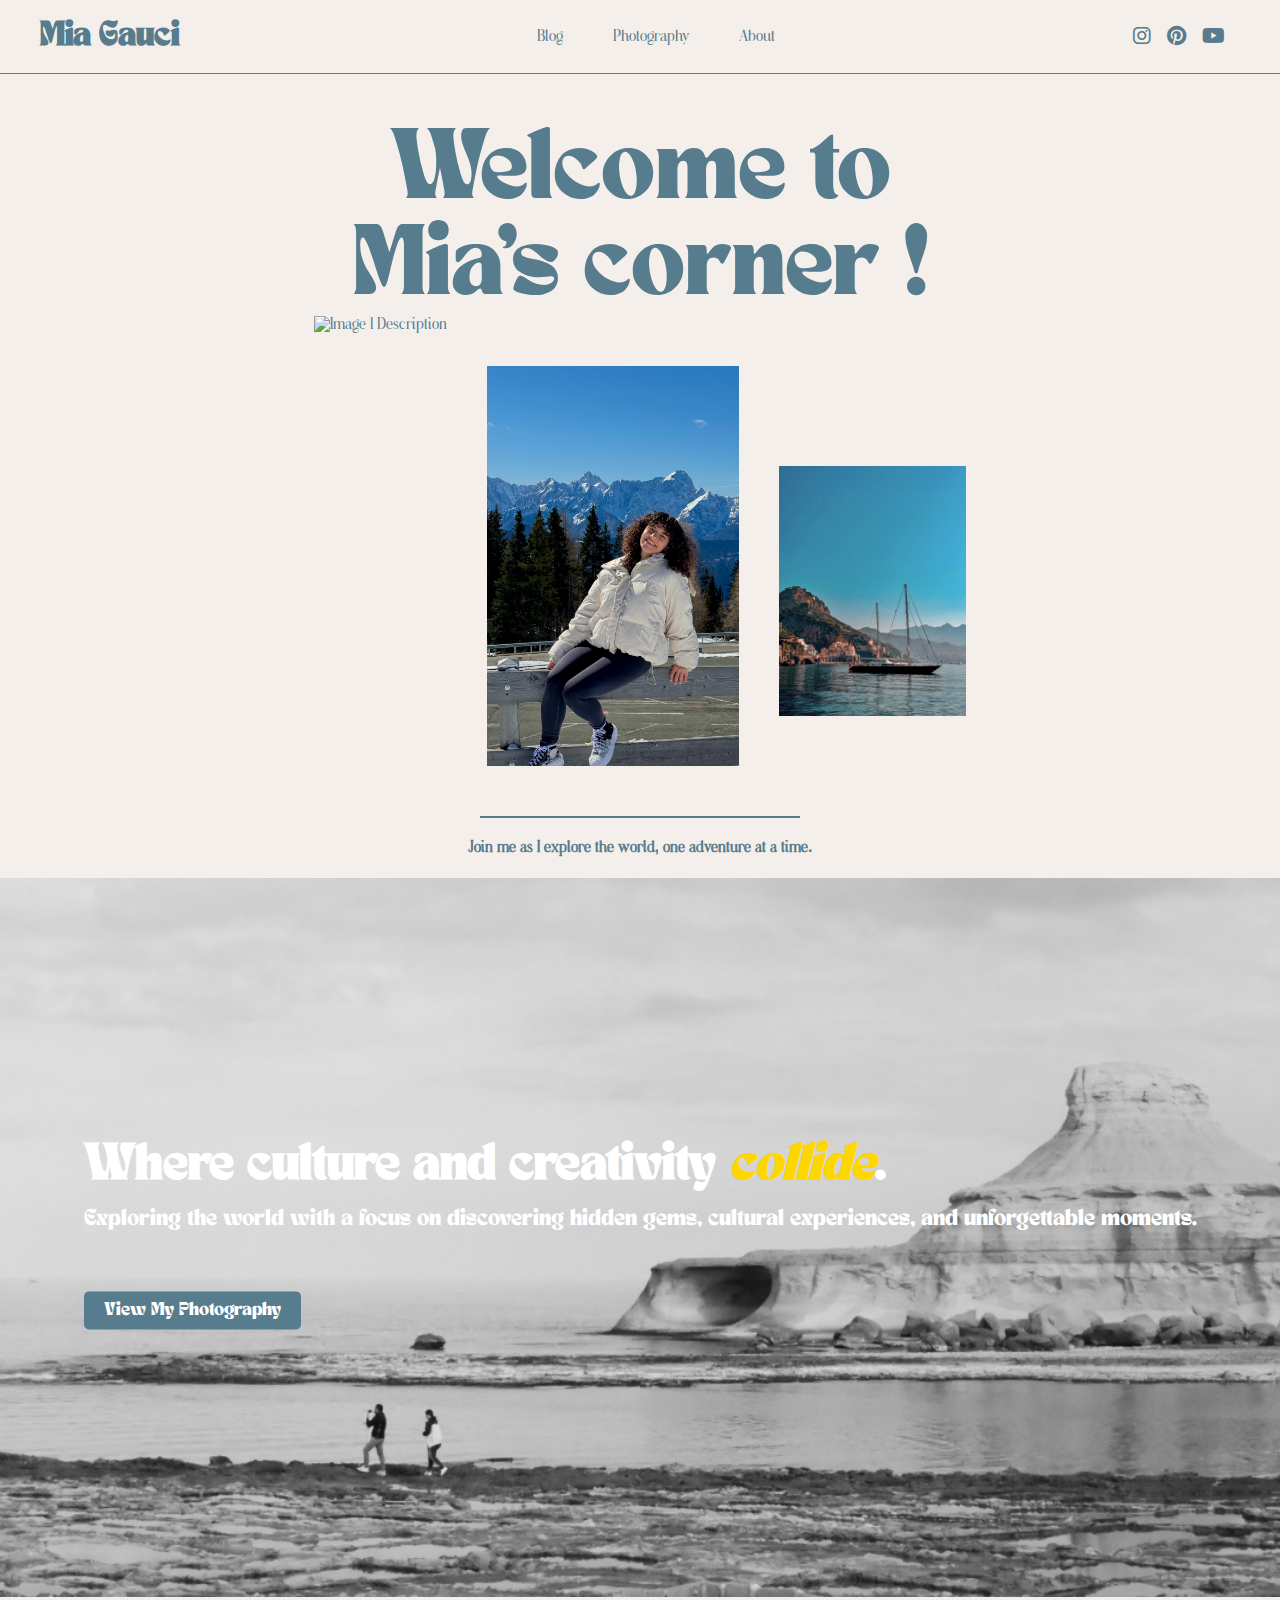
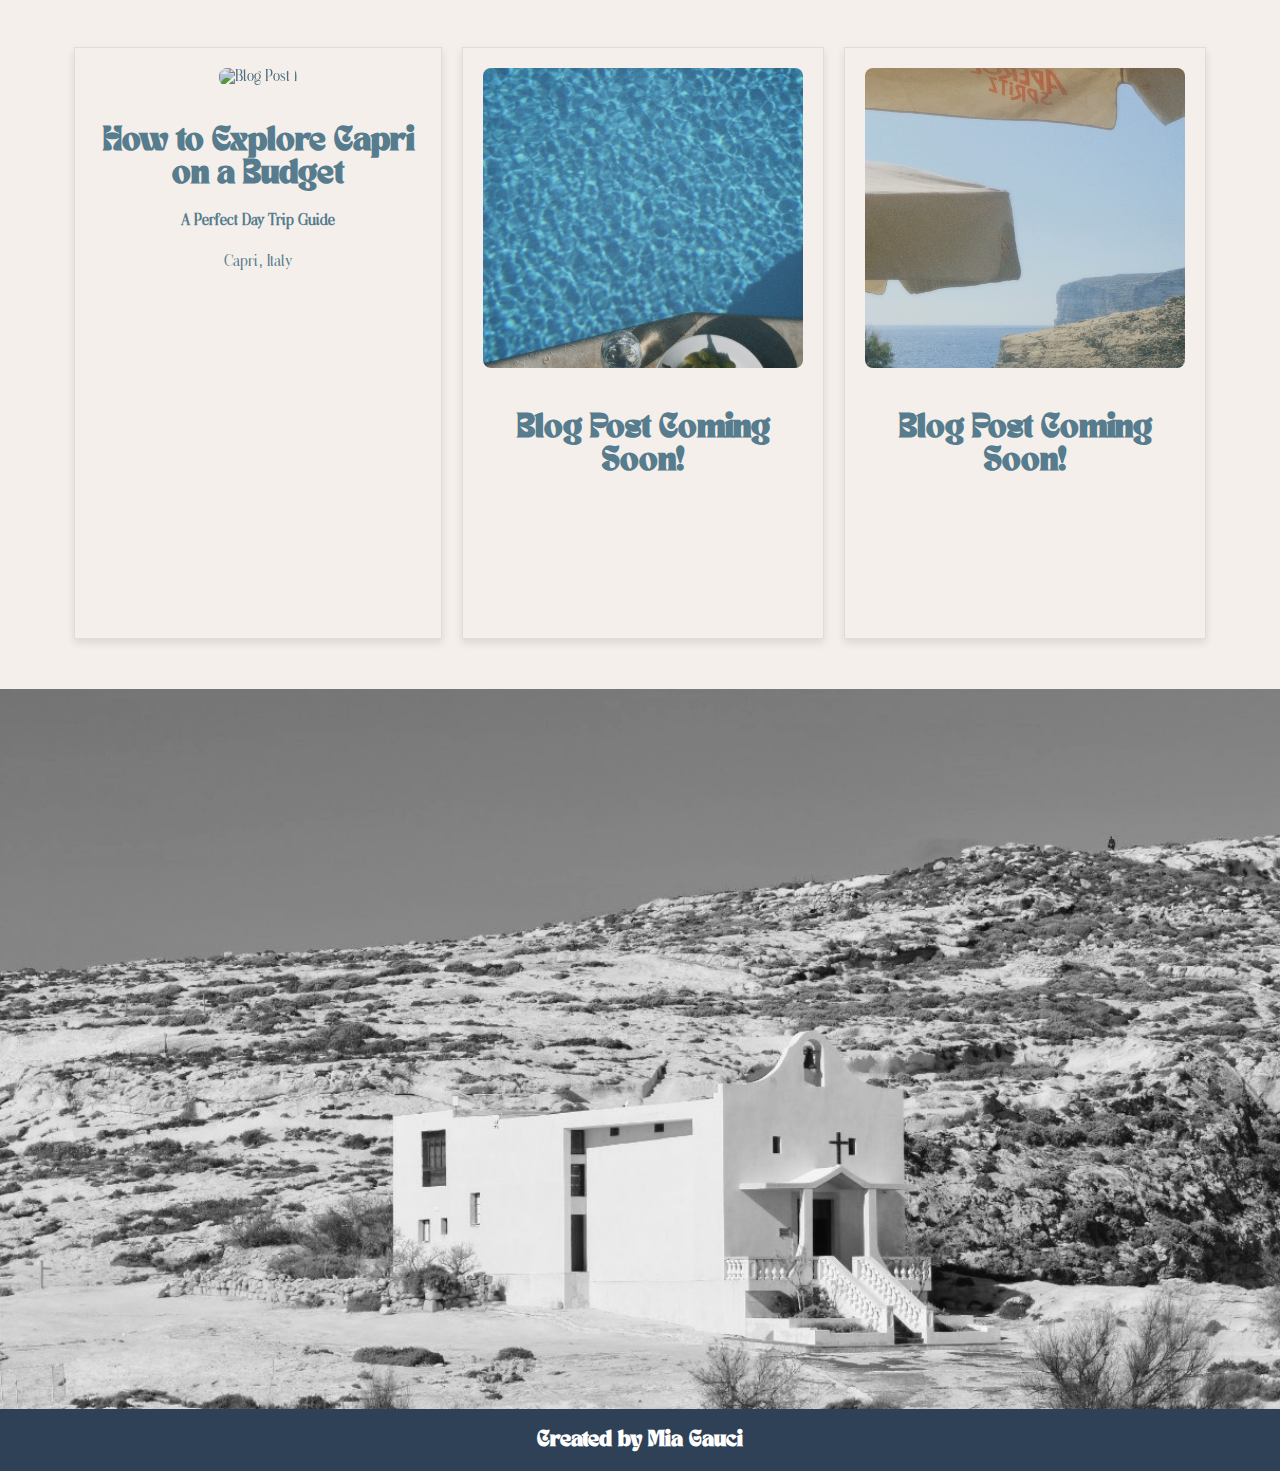
==== commit 2a652cde: "more ups" ====
--- a/index.html
+++ b/index.html
@@ -92,9 +92,7 @@
   <div class="text-below-image">
     <hr class="separator-line">
     <p>
-      I'm a travel and lifestyle blogger sharing unique experiences, creative tips, and inspirational journeys from around the globe.
-      <br>
-      <strong>Join me in discovering hidden gems and crafting memorable adventures!</strong>
+      <strong>Join me as I explore the world, one adventure at a time.</strong>
     </p>
   </div>
 
--- a/style.css
+++ b/style.css
@@ -196,8 +196,8 @@
   }
   
   .text-below-image strong {
-    font-size: 20px; /* Slightly larger for emphasis */
-    color: #2F4156; /* Darker color for emphasis */
+    font-size: 16px; /* Slightly larger for emphasis */
+    color: #567C8D; /* Darker color for emphasis */
   }
   
 /* - - - - - - - - - - - - - - - - - - - - - - - - - - - - */
@@ -254,7 +254,7 @@
 /* Overlay Button */
 .overlay-button {
     font-family: 'Nimbus', sans-serif;
-    font-size: 16px;
+    font-size: 13px;
     color: white;
     background-color: #567C8D;
     padding: 10px 20px;
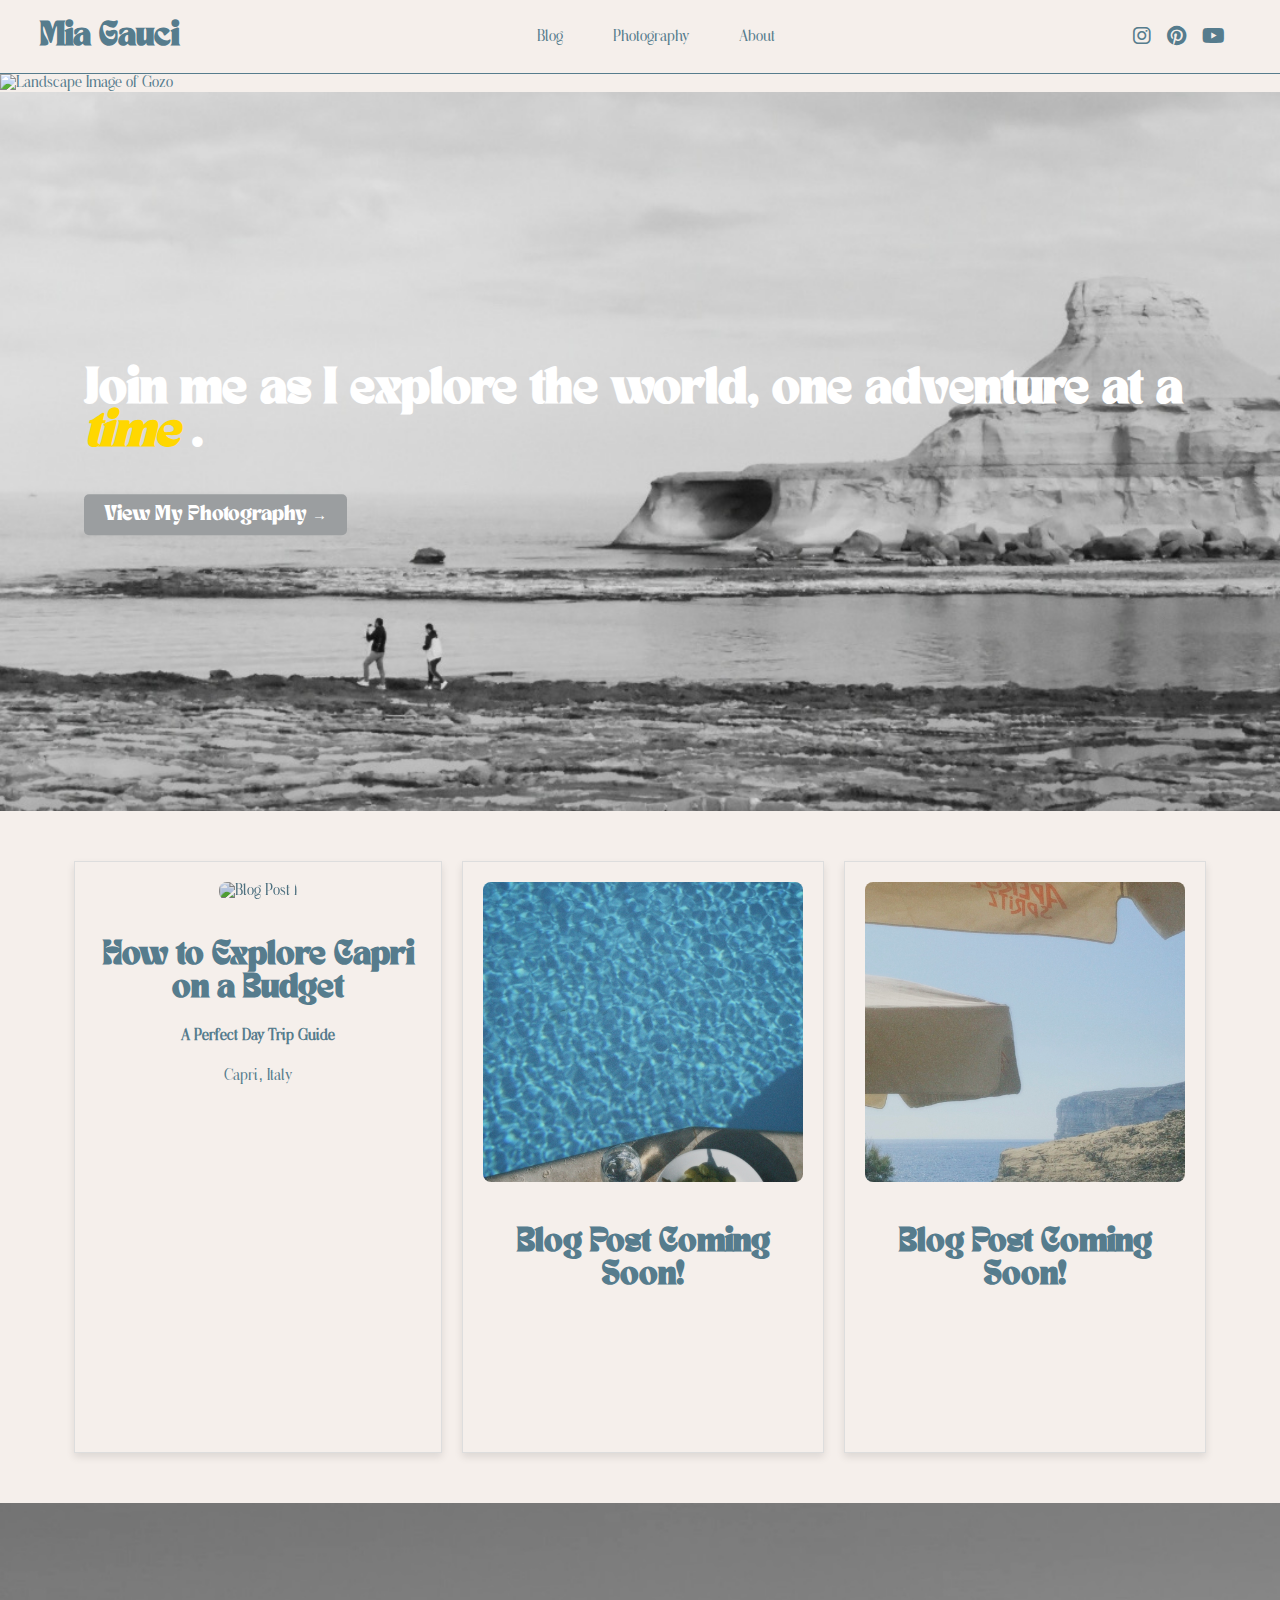
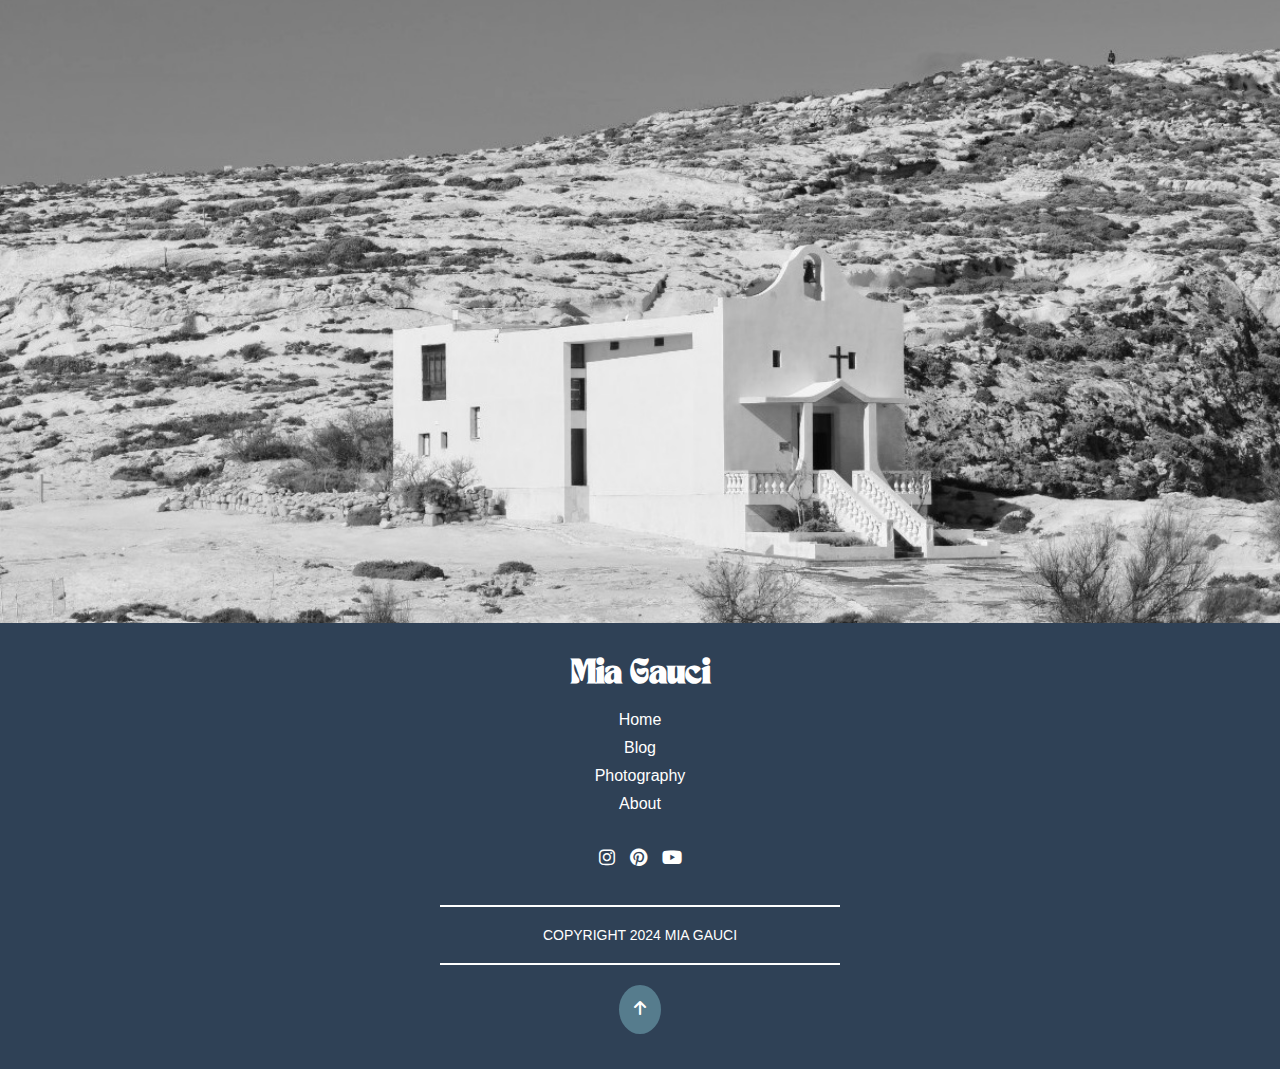
==== commit b3b8b5c7: "updated changes" ====
--- a/index.html
+++ b/index.html
@@ -76,34 +76,49 @@
     </nav>
   </div>
 
-  <!-- Welcome Message Section -->
-  <div class="welcome-message">
+  <!-- <div class="welcome-message">
     <span>Welcome to </span><br>
     <span>Mia's corner !</span>
-  </div>
-
-  <!-- Image Container Section -->
-  <div class="image-container">
-    <img src="images/capri_rock.jpg" alt="Image 1 Description">
-    <img src="images/mia_mountains.jpg" alt="Image 2 Description">
-    <img src="images/boat.jpeg" alt="Image 3 Description">
-  </div>
-
-  <div class="text-below-image">
+  </div> 
+
+<section class="landscape-section">
+  <img src="images/IMG_2600.jpg" alt="Landscape Image of Gozo" class="landscape-image">
+</section>
+
+<div class="image-container">
+  <img src="images/capri_rock.jpg" alt="Image 1 Description">
+  <img src="images/mia_mountains.jpg" alt="Image 2 Description">
+  <img src="images/boat.jpeg" alt="Image 3 Description">
+</div>
+
+<div class="image-container">
+  <img src="images/capri_rock.jpg" alt="Image 1 Description">
+  <img src="images/mia_mountains.jpg" alt="Image 2 Description">
+  <img src="images/boat.jpeg" alt="Image 3 Description">
+</div>
+
+<div class="text-below-image">
     <hr class="separator-line">
     <p>
       <strong>Join me as I explore the world, one adventure at a time.</strong>
     </p>
   </div>
+-->
+  
+
+  <!-- Responsive Image Section -->
+<section class="responsive-section">
+  <img src="images/PORTRAIT_WELCOME.png" alt="Portrait Image" class="responsive-image portrait">
+  <img src="images/WELCOME.png" alt="Landscape Image of Gozo" class="responsive-image landscape">
+</section>
 
   <!-- First Landscape Image Section -->
 <section class="landscape-section">
   <img src="images/gozo1.jpeg" alt="Landscape Image of Gozo" class="landscape-image">
   <!-- Overlay Content -->
   <div class="landscape-overlay">
-    <h1 class="overlay-title">Where culture and creativity <em>collide</em>.</h1>
-    <p class="overlay-description">Exploring the world with a focus on discovering hidden gems, cultural experiences, and unforgettable moments.</p>
-    <a href="photography.html" class="overlay-button">View My Photography</a>
+    <h1 class="overlay-title">Join me as I explore the world, one adventure at a <em>time </em>.</h1>
+    <a href="photography.html" class="overlay-button">View My Photography <span class="arrow">&rarr;</span></a>
   </div>
 </section>
 
@@ -142,12 +157,65 @@
     <img src="images/gozo2.jpeg" alt="Landscape Image of Gozo" class="landscape-image">
   </section>
 
-  <!-- Footer Section -->
-  <footer class="site-footer">
-    <p>Created by Mia Gauci</p>
-  </footer>
-
   <script src="menu-toggle.js"></script>  
+
+    <!-- Shared Footer Section -->
+    <footer class="site-footer">
+      <div class="footer-container">
+        <!-- Logo -->
+        <div class="footer-logo">
+          <p>Mia Gauci</p>
+        </div>
+    
+        <!-- Navigation Links -->
+        <div class="footer-links">
+          <a href="index.html">Home</a>
+          <a href="blog.html">Blog</a>
+          <a href="photography.html">Photography</a>
+          <a href="about.html">About</a>
+        </div>
+    
+        <!-- Social Icons -->
+        <div class="footer-social-icons">
+          <a href="https://www.instagram.com/mia_gauci_/" target="_blank">
+            <i class="fab fa-instagram"></i>
+          </a>
+          <a href="https://www.pinterest.com/mia_gauci_/" target="_blank">
+            <i class="fab fa-pinterest"></i>
+          </a>
+          <a href="https://www.youtube.com/@miagauci5683" target="_blank">
+            <i class="fab fa-youtube"></i>
+          </a>
+        </div>
+    
+        <!-- Separator Line -->
+        <hr class="footer-separator">
+    
+        <!-- Copyright -->
+        <div class="footer-copyright">
+          <p>COPYRIGHT 2024 MIA GAUCI</p>
+        </div>
+
+        <!-- Separator Line -->
+        <hr class="footer-separator">
+    
+        <!-- Scroll to Top Button -->
+        <a href="#top" class="back-to-top">
+          <i class="fas fa-arrow-up"></i>
+        </a>
+      </div>
+    </footer>
+    
+
+  <script>
+    // Smooth scroll to the top
+    document.querySelector('.back-to-top').addEventListener('click', function (e) {
+      e.preventDefault();
+      window.scrollTo({ top: 0, behavior: 'smooth' });
+    });
+
+  </script>
+
 
 </body>
 </html>--- a/style.css
+++ b/style.css
@@ -171,7 +171,7 @@
   
   /* Separator Line */
   .separator-line {
-    margin: 20px auto; /* Space above and below the line */
+    margin: 5px auto; /* Space above and below the line */
     border: none; /* Remove default border style */
     height: 2px; /* Line thickness */
     background-color: #567C8D; /* Match the global font color or choose another color */
@@ -182,7 +182,7 @@
   /* Text Below Image */
   .text-below-image {
     text-align: center; /* Center-align text */
-    margin-top: 10px; /* Add space above the text */
+    margin-top: 1px; /* Add space above the text */
     width: 80%; /* Match the size of the image */
     max-width: 400px; /* Ensure it aligns with the image width */
     margin-left: auto;
@@ -202,7 +202,34 @@
   
 /* - - - - - - - - - - - - - - - - - - - - - - - - - - - - */
 
-/* Landscape Section */
+/* General styles for the section */
+.responsive-section {
+    position: relative;
+  }
+  
+  /* Hide both images by default */
+  .responsive-image {
+    display: none;
+  }
+  
+  /* Display the portrait image for screens less than 768px */
+  @media screen and (max-width: 768px) {
+    .responsive-image.portrait {
+      display: block;
+      width: 100%; /* Adjust width as needed */
+    }
+  }
+  
+  /* Display the landscape image for screens 768px and wider */
+  @media screen and (min-width: 769px) {
+    .responsive-image.landscape {
+      display: block;
+      width: 100%; /* Adjust width as needed */
+    }
+  }
+  
+
+/* Photography Landscape Image Section on Home Page */
 .landscape-section {
     position: relative; /* Make section a containing block for positioning overlay */
     width: 100%; /* Full width of the section */
@@ -254,13 +281,13 @@
 /* Overlay Button */
 .overlay-button {
     font-family: 'Nimbus', sans-serif;
-    font-size: 13px;
+    font-size: 15px;
     color: white;
-    background-color: #567C8D;
+    background-color: #9b9ea0;
     padding: 10px 20px;
     text-decoration: none;
     border-radius: 5px;
-    margin-top: 40px; /* Large gap between the button and description */
+    margin-top: 20px; /* Large gap between the button and description */
     display: inline-block;
     transition: background-color 0.3s ease;
 }
@@ -269,6 +296,65 @@
     background-color: #345C73; /* Darker color on hover */
 }
 
+/* Responsive Styles for Landscape Section */
+@media (max-width: 768px) {
+    .landscape-section {
+        position: relative;
+        width: 100%;
+        margin: 0;
+        padding: 0;
+    }
+
+    .landscape-image {
+        width: 100%;
+        height: auto;
+        object-fit: cover; /* Maintain aspect ratio */
+        transform: scale(1.2); /* Enlarge the image slightly */
+        transition: transform 0.3s ease; /* Smooth animation for scaling */
+    }
+
+    .landscape-overlay {
+        position: absolute;
+        top: 10%; /* Adjust overlay position for smaller screens */
+        left: 5%; /* Maintain consistent padding from the left */
+        transform: none; /* Remove vertical alignment transform */
+        width: 90%; /* Restrict width to avoid overflow */
+        padding: 10px; /* Add padding for mobile */
+    }
+
+    .overlay-title {
+        font-size: 18px; /* Reduce font size for smaller screens */
+        line-height: 1.3; /* Adjust line height */
+        margin-bottom: 10px; /* Reduce spacing */
+    }
+
+    .overlay-title em {
+        font-size: 19px; /* Match the reduced font size */
+    }
+
+    .overlay-description {
+        font-size: 14px; /* Smaller font size for mobile */
+        line-height: 1.4; /* Adjust line spacing */
+        margin: 10px 0; /* Reduce margins */
+    }
+
+    .overlay-button {
+        font-size: 12px; /* Smaller button text size */
+        padding: 8px 16px; /* Adjust padding */
+        margin-top: 20px; /* Reduce the gap above the button */
+    }
+
+    .arrow {
+        margin-left: 8px; /* Add space between text and arrow */
+        font-size: 14px; /* Adjust arrow size */
+        transition: margin-left 0.3s; /* Smooth hover animation */
+    }
+    
+    /* Add a hover effect for the arrow */
+    .overlay-button:hover .arrow {
+        margin-left: 12px; /* Move arrow slightly to the right on hover */
+    }
+}
 
 /* - - - - - - - - - - - - - - - - - - - - - - - - - - - - */
 
@@ -334,24 +420,99 @@
     margin-bottom: 0;
 }
 
+.back-to-top{
+    color: #FFFFFF; /* Icon color */
+    border-radius: 50%; /* Circular button */
+    background-color: #567C8D; /* Button background color */
+    padding: 15px; /* Padding for the button */
+
+
+}
+
 /* - - - - - - - - - - - - - - - - - - - - - - - - - - - - */
 
 /* Footer Section Styles */
 .site-footer {
-    width: 100%; /* Full width */
-    background-color: #2F4156; /* Dark footer background */
-    color: #FFFFFF; /* White text color */
-    text-align: center; /* Center the footer text */
-    padding: 20px 0;
-}
-
-.site-footer p {
-    margin: 0;
+    width: 100%;
+    background-color: #2F4156; /* Dark background */
+    color: #FFFFFF; /* White text */
+    padding: 20px 0 60px;
+    text-align: center;
+  }
+  
+  .footer-container {
+    max-width: 600px; /* Limit footer width */
+    margin: 15px auto;
+    display: flex;
+    flex-direction: column; /* Stack content vertically */
+    align-items: center;
+  }
+  
+  /* Footer Logo */
+  .footer-logo p {
     font-family: 'Nimbus', sans-serif;
+    font-size: 24px;
+    font-weight: bold;
+    margin: 10px 0;
+    color: #FFFFFF;
+  }
+  
+  /* Footer Links */
+  .footer-links {
+    margin: 15px 0;
+    display: flex;
+    flex-direction: column; /* Stack links vertically */
+    align-items: center;
+  }
+  
+  .footer-links a {
+    font-family: 'Borneandrawn', sans-serif;
     font-size: 16px;
-    font-weight: bold;
-}
-
+    color: #FFFFFF;
+    text-decoration: none;
+    margin: 5px 0; /* Add spacing between links */
+  }
+  
+  .footer-links a:hover {
+    text-decoration: underline; /* Add hover effect */
+  }
+  
+  /* Footer Social Icons */
+  .footer-social-icons {
+    margin: 15px 0;
+  }
+  
+  .footer-social-icons a {
+    margin: 0 5px;
+    color: #FFFFFF;
+    font-size: 18px;
+    text-decoration: none;
+  }
+  
+  .footer-social-icons a:hover {
+    color: #FFD700; /* Highlight color on hover */
+  }
+  
+  /* Footer Separator Line */
+  .footer-separator {
+    width: 80%;
+    max-width: 400px;
+    height: 2px;
+    background-color: #FFFFFF;
+    margin: 20px 0;
+    border: none;
+  }
+  
+  /* Footer Copyright */
+  .footer-copyright p {
+    font-family: 'Borneandrawn', sans-serif;
+    font-size: 14px;
+    color: #FFFFFF;
+    margin: 10px 0;
+  }
+  
+  
+  
 /* - - - - - - - - - - - - - - - - - - - - - - - - - - - - */
 
 /* Responsive Styles for DIFFERENT PAGE SIZES*/
@@ -662,6 +823,43 @@
     opacity: 1; /* Make it visible */
 }
 
+/* Responsive Styles for Blog Section */
+@media (max-width: 768px) {
+    /* Blog Image: Adjust height for smaller screens */
+    .blog-image {
+        height: 200px; /* Reduce height for smaller screens */
+    }
+
+    /* Blog Overlay: Ensure it stays centered */
+    .blog-overlay {
+        top: 50%;
+        left: 50%;
+        transform: translate(-50%, -50%);
+        text-align: center;
+        padding: 10px; /* Add padding for smaller devices */
+    }
+
+    /* Blog Title: Adjust font sizes for smaller screens */
+    .blog-post-title h2 {
+        font-size: 18px; /* Reduce size for smaller screens */
+        white-space: normal; /* Allow line breaks for long titles */
+        word-wrap: break-word; /* Break long words if necessary */
+        overflow: hidden; /* Prevent overflow */
+        text-align: center; /* Center align title */
+    }
+
+    .blog-post-title h3 {
+        font-size: 16px; /* Adjust font size for smaller screens */
+        margin-top: 5px; /* Maintain spacing */
+    }
+
+    /* Adjust "Read Me" Button */
+    .read-more {
+        font-size: 14px; /* Smaller font size for button */
+        margin-top: 10px; /* Ensure spacing from title */
+    }
+}
+
   
 /*----------------------------------------------------------------------------*/
 
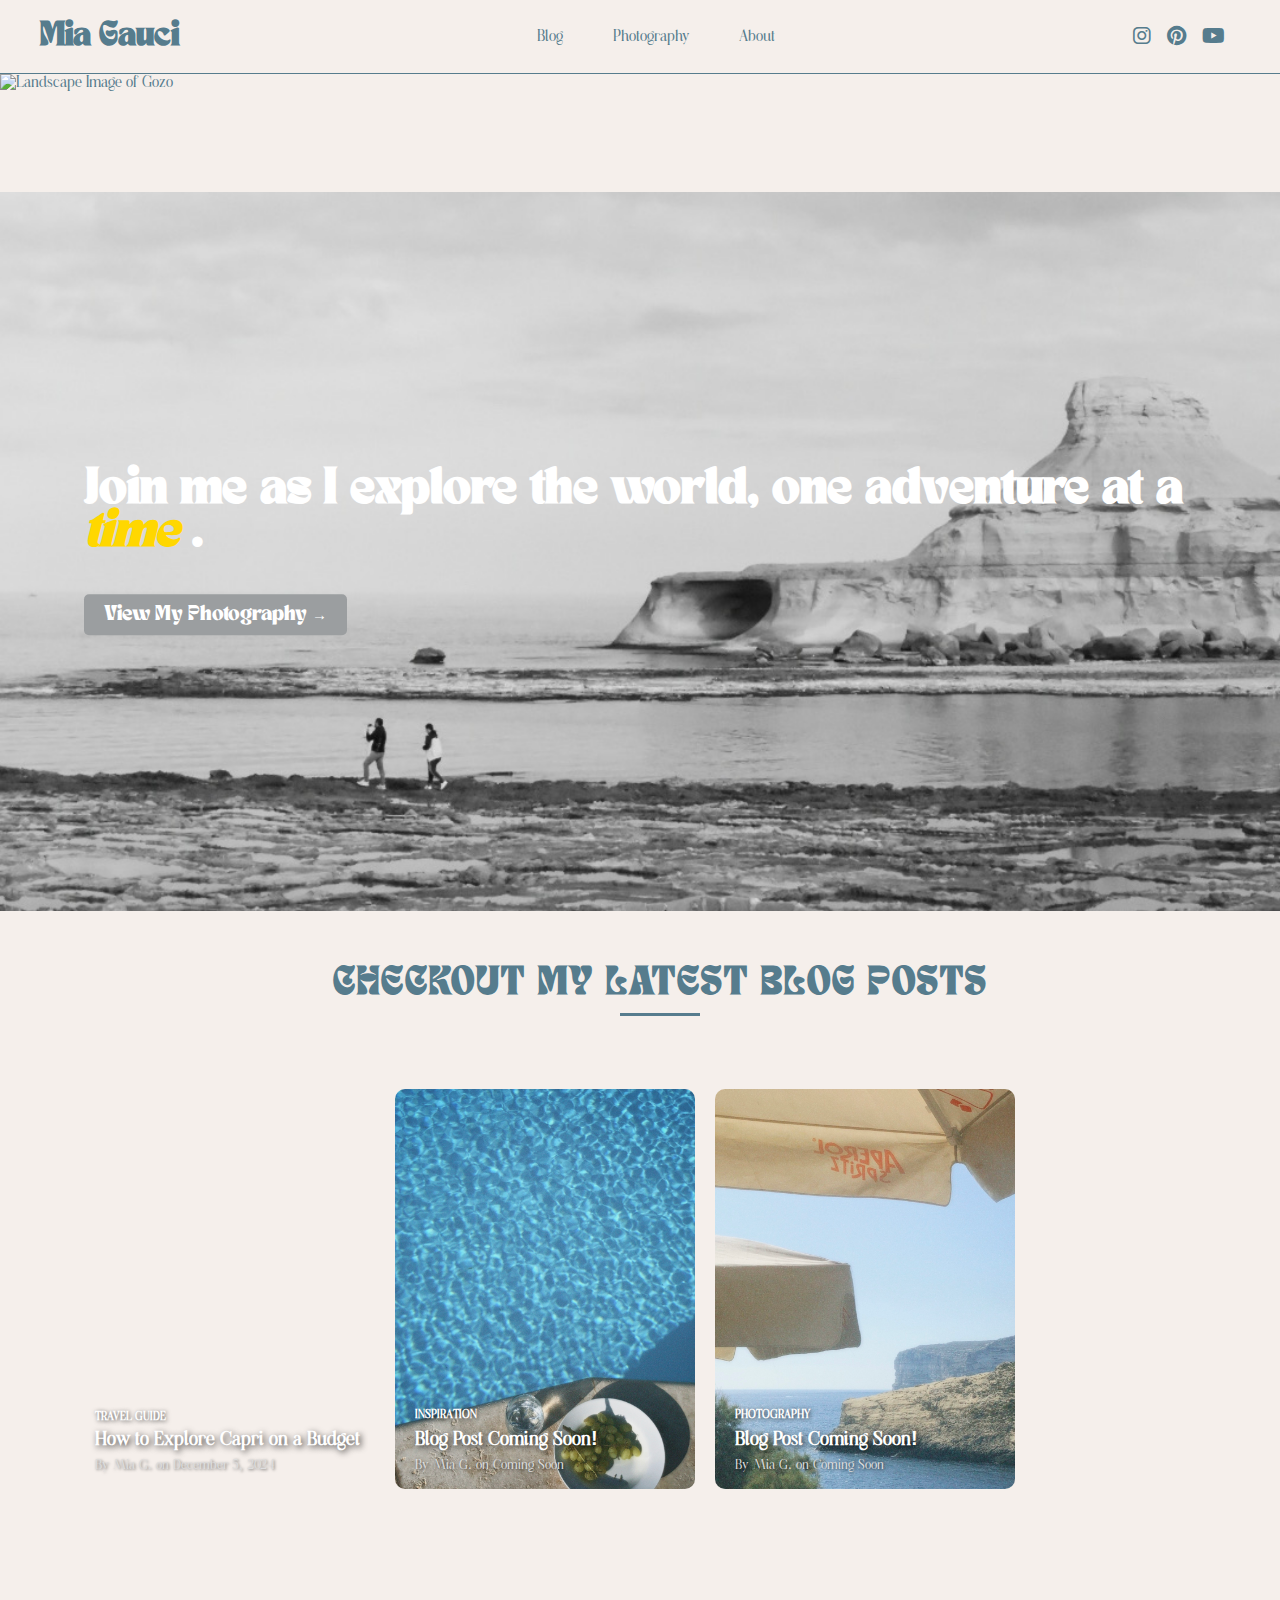
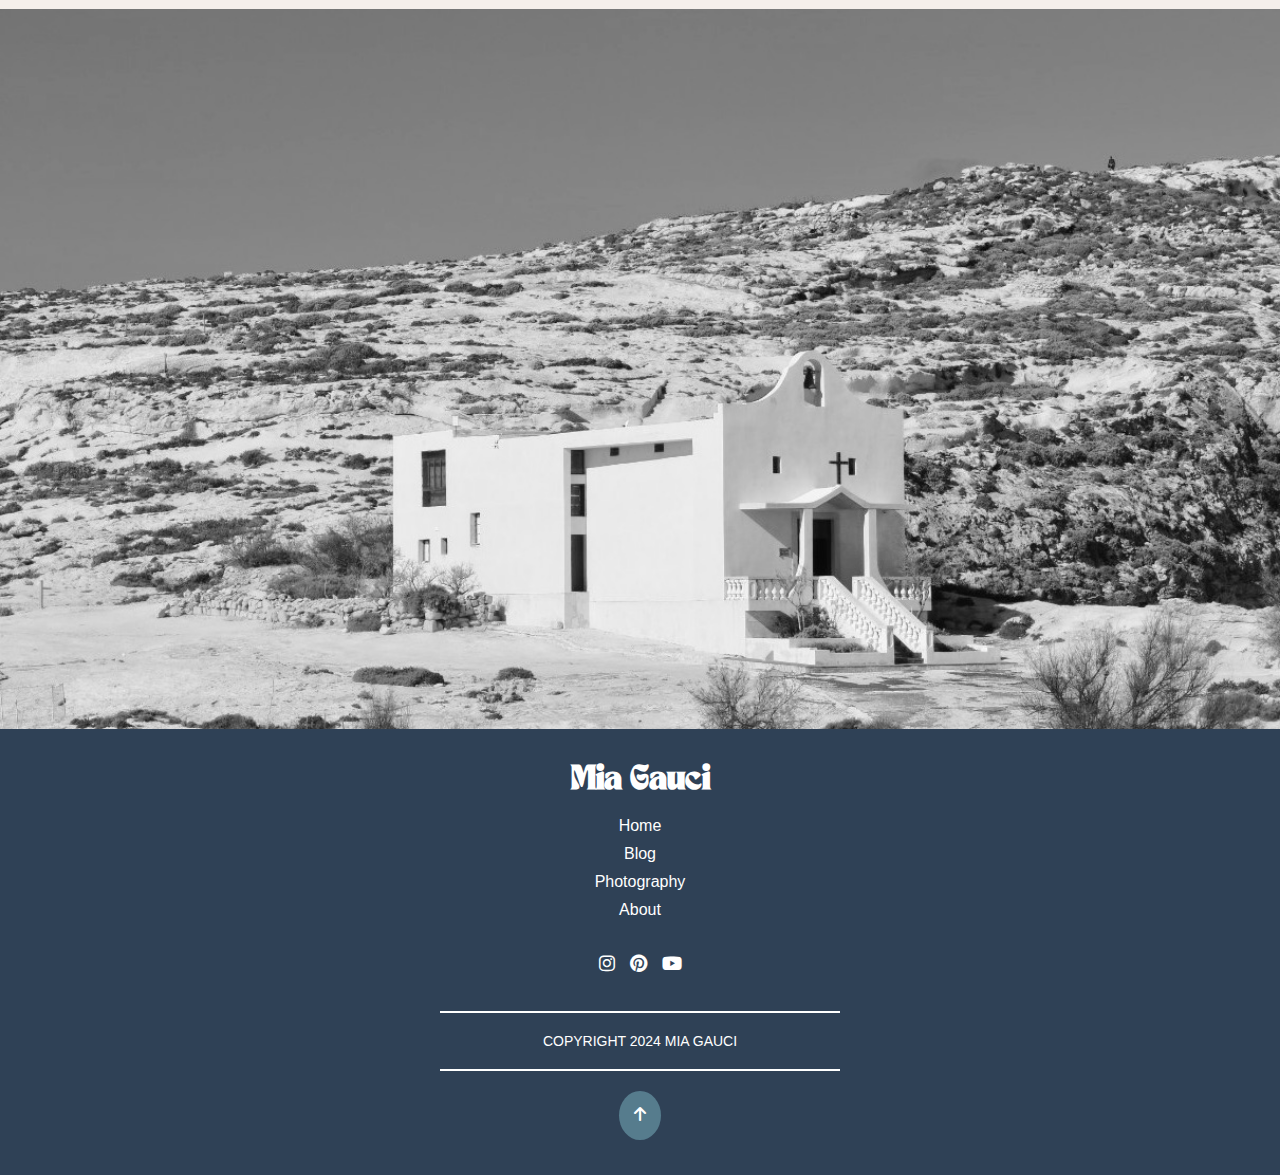
==== commit 81d3de47: "updates" ====
--- a/index.html
+++ b/index.html
@@ -108,9 +108,11 @@
 
   <!-- Responsive Image Section -->
 <section class="responsive-section">
-  <img src="images/PORTRAIT_WELCOME.png" alt="Portrait Image" class="responsive-image portrait">
+  <img src="images/mobile_portrait.png" alt="Portrait Image" class="responsive-image portrait">
   <img src="images/WELCOME.png" alt="Landscape Image of Gozo" class="responsive-image landscape">
 </section>
+
+<div class="curved-divider"></div>
 
   <!-- First Landscape Image Section -->
 <section class="landscape-section">
@@ -122,34 +124,43 @@
   </div>
 </section>
 
-  
-
-  <!-- Blog Posts Section -->
-  <section class="blog-posts">
+
+<section class="home-blog-section">
+  <div class="home-blog-heading-container">
+    <h2 class="home-blog-heading">CHECKOUT MY LATEST BLOG POSTS</h2>
+  </div>
+  <div class="home-blog-posts">
     <a href="capri_blog.html" class="blog-link">
-      <div class="blog-post">
-        <img src="images/capri_folder/me.jpg" alt="Blog Post 1" class="blog-image">
-        <h3>How to Explore Capri on a Budget</h3>
-        <h4>A Perfect Day Trip Guide</h4>
-
-        <p>Capri, Italy</p>
+      <div class="home-blog-post" style="background-image: url('images/capri_rock.jpg');">
+        <div class="home-blog-content">
+          <span class="home-blog-category">Travel Guide</span>
+          <h3>How to Explore Capri on a Budget</h3>
+          <p>By Mia G. on December 5, 2024</p>
+        </div>
       </div>
     </a>
-    <a href="pool-day.html" class="blog-link">
-      <div class="blog-post">
-        <img src="images/pool.jpeg" alt="Blog Post 2" class="blog-image">
+
+  <a href="pool-day.html" class="blog-link">
+    <div class="home-blog-post" style="background-image: url('images/pool.jpeg');">
+      <div class="home-blog-content">
+        <span class="home-blog-category">Inspiration</span>
         <h3>Blog Post Coming Soon!</h3>
-        <p></p>
-      </div>
-    </a>
-    <a href="happy-hour.html" class="blog-link">
-      <div class="blog-post">
-        <img src="images/umbrella.jpeg" alt="Blog Post 3" class="blog-image">
+        <p>By Mia G. on Coming Soon</p>
+      </div>
+    </div>
+  </a>
+
+  <a href="happy-hour.html" class="home-blog-link">
+    <div class="home-blog-post" style="background-image: url('images/umbrella.jpeg');">
+      <div class="home-blog-content">
+        <span class="home-blog-category">Photography</span>
         <h3>Blog Post Coming Soon!</h3>
-        <p></p>
-      </div>
-    </a>
- </section>
+        <p>By Mia G. on Coming Soon</p>
+      </div>
+    </div>
+  </a>
+</section>
+
  
 
   <!-- Second Landscape Image Section -->
--- a/style.css
+++ b/style.css
@@ -205,6 +205,8 @@
 /* General styles for the section */
 .responsive-section {
     position: relative;
+    margin-bottom: 100px; /* Gap after the responsive section */
+
   }
   
   /* Hide both images by default */
@@ -301,7 +303,7 @@
     .landscape-section {
         position: relative;
         width: 100%;
-        margin: 0;
+        margin-top: 70px; /* Optional: Add space before the landscape section */
         padding: 0;
     }
 
@@ -358,67 +360,192 @@
 
 /* - - - - - - - - - - - - - - - - - - - - - - - - - - - - */
 
-/* Blog Posts Section in INDEX  */
-
-.blog-posts {
+/* Blog Section Heading */
+
+/* Blog Section Container */
+.home-blog-section {
+    width: 100%; /* Full width */
+    margin: 0 auto; /* Center the section */
+    padding: 50px 20px; /* Add space around the section */
+    text-align: center; /* Center the heading */
+  }
+  
+  /* Heading Container */
+  .home-blog-heading-container {
+    margin-top: 3px; /* Add space between heading and blog posts */
+    margin-bottom: 3px; /* Add space between heading and blog posts */
+    text-align: center; /* Center-align the heading */
+  }
+  
+  /* Blog Heading Styling */
+  .home-blog-heading {
+    font-size: 28px; /* Adjust font size */
+    font-family: 'Nimbus', sans-serif; /* Desired font */
+    font-weight: bold;
+    color: #567C8D; /* Heading color */
+    text-transform: uppercase; /* Make the text uppercase */
+    letter-spacing: 2px; /* Add letter spacing */
+    margin: 0; /* Remove default margin */
+    position: relative;
+  }
+  
+  /* Optional: Add a line below the heading */
+  .home-blog-heading::after {
+    content: '';
+    display: block;
+    width: 80px; /* Adjust line width */
+    height: 3px; /* Line thickness */
+    background: #567C8D; /* Line color */
+    margin: 10px auto 0; /* Center the line below the heading */
+  }
+  
+  /* Blog Posts Container */
+  .home-blog-posts {
     display: flex;
-    justify-content: space-between; /* Spread items evenly */
-    margin: 50px auto; /* Center the section and add space around */
-    width: 90%; /* Control the width of the section */
-}
-
-/* Blog Link Styling */
-.blog-link {
+    justify-content: center; /* Center the blog posts */
+    gap: 20px; /* Space between posts */
+    overflow-x: auto; /* Enable horizontal scrolling */
+    scroll-snap-type: x mandatory; /* Enable smooth snapping */
+    margin: 0 auto; /* Center the posts container */
+    padding: 20px 0; /* Space around the blog posts */
+    max-width: 1200px; /* Restrict the width for centring */
+  }
+  
+/* Home Page Blog Posts Section */
+.home-blog-posts {
+    display: flex;
+    justify-content: flex-start; /* Center blog posts */
+    align-items: flex-start; /* Align blog posts to the top */
+    gap: 20px; /* Space between posts */
+    padding: 70px 20px; /* Add top and bottom padding */
+    overflow-x: auto; /* Enable horizontal scrolling */
+    scroll-snap-type: x mandatory; /* Enable smooth snapping */
+    position: relative; /* For shadow positioning */
+    margin: 0 auto; /* Center the container within the page */
+    scrollbar-gutter: stable both-edges; /* Stabilize the scrollbar position */
+  }
+  
+  .home-blog-link {
     text-decoration: none; /* Remove underline */
     color: inherit; /* Inherit text color */
-    display: block; /* Make the link fill the entire block */
-}
-
-/* Individual Blog Post Styles */
-
-.blog-post {
-    cursor: pointer; /* Pointer cursor for interaction */
-    text-align: center;
-    height: 550px; 
-    background-color: #F5EFEB;
-    padding: 20px;
-    border: 1px solid #DDD;
-    box-shadow: 0 4px 8px rgba(0, 0, 0, 0.1); /* Optional shadow effect */
-    flex: 1; /* Allow each blog post to flex equally */
-    margin: 0 10px; /* Add margin between the posts */
-    transition: transform 0.2s ease; /* Optional: smooth scale effect */
-    max-width: 350px; /* Set a maximum width to keep each post proportional */
-}
-
-
-.blog-post:hover {
-    transform: scale(1.02); /* Optional: slight scale effect on hover */
-}
-
-/* Blog Post Image Styles */
-.blog-image {
-    width: 100%; /* Make the image take full width of the container */
-    height: auto;
-    max-height: 350px; /* Increase the max height to maintain a portrait aspect ratio */
-    object-fit: cover; /* Maintain aspect ratio and fill the container */
-    margin-bottom: 15px; /* Space below the image */
-}
-
-
-/* Blog Post Text Styles */
-.blog-post h3 {
-    font-family: 'Nimbus', sans-serif;
-    color: #567C8D;
-    font-size: 24px;
-    margin-bottom: 10px; /* Space below the heading */
-}
-
-.blog-post p {
-    font-family: 'Casanova', sans-serif;
-    color: #567C8D;
-    font-size: 16px;
-    margin-bottom: 0;
-}
+  }
+  
+  /* Individual Blog Post */
+.home-blog-post {
+    position: relative;
+    flex: 0 0 auto; /* Prevent shrinking or growing */
+    width: 300px; /* Fixed width for all posts */
+    height: 400px; /* Fixed height for all posts */
+    background-size: cover; /* Ensure the image fills the container */
+    background-position: center; /* Center the image */
+    background-repeat: no-repeat; /* Prevent tiling */
+    border-radius: 10px; /* Rounded corners */
+    overflow: hidden; /* Prevent overflow */
+    display: flex;
+    flex-direction: column; /* Stack content */
+    justify-content: flex-end; /* Push text to the bottom */
+  }
+  
+  .home-blog-content {
+    position: absolute; /* Position text absolutely inside the blog post */
+    bottom: 0; /* Align text to the bottom */
+    width: 100%; /* Match the full width of the container */
+    padding: 15px; /* Add space around the text */
+    color: white; /* Ensure text is readable */
+    text-align: left; /* Align text to the left */
+    box-shadow: none; /* Remove unnecessary block shadows */
+    margin-left: 5px;
+    margin-right: 5px;
+
+  }
+  
+  .home-blog-category {
+    font-size: 12px;
+    font-weight: bold;
+    text-transform: uppercase;
+    margin-bottom: 5px;
+    display: block;
+    text-shadow: 1px 1px 4px rgba(0, 0, 0, 0.7); /* Subtle shadow for small text */
+  }
+  
+  .home-blog-content h3 {
+    font-size: 20px;
+    margin: 0;
+    font-weight: bold;
+    text-shadow: 2px 2px 6px rgba(0, 0, 0, 0.8); /* Stronger shadow for title */
+  }
+  
+  .home-blog-content p {
+    font-size: 14px;
+    margin: 5px 0 0 0;
+    color: #ddd; /* Lighter text for additional info */
+    text-shadow: 1px 1px 3px rgba(0, 0, 0, 0.6); /* Subtle shadow for smaller text */
+
+  }
+
+/* Shadow Indicator */
+.home-blog-posts::after {
+    content: '';
+    position: absolute;
+    bottom: 0; /* Position at the bottom of the container */
+    left: 0;
+    width: 100%;
+    height: 20px; /* Height of the shadow */
+    pointer-events: none; /* Prevent interference with interactions */
+    z-index: 1; /* Ensure it's above the scrollbar but below the posts */
+  }
+
+  /* Scrollbar Styling */
+.home-blog-posts::-webkit-scrollbar {
+    height: 10px; /* Make scrollbar a bit thicker for visibility */
+    padding-left: 5px;
+  }
+  
+  .home-blog-posts::-webkit-scrollbar-thumb {
+    background: #567C8D; /* Color of the scrollbar thumb */
+    border-radius: 5px; /* Rounded scrollbar thumb */
+    padding-left: 5px;
+
+  }
+  
+  .home-blog-posts::-webkit-scrollbar-track {
+    background: #d3d3d3; /* Light grey background for the track */
+    border-radius: 5px; /* Rounded track corners */
+    margin-left: 5px;
+    margin-right: 5px;
+
+
+  }
+  /* Individual Blog Post */
+  .home-blog-post {
+    flex: 0 0 auto; /* Prevent shrinking */
+    z-index: 2; /* Ensure posts are above the shadow */
+  }
+  
+  /* Responsive Styles */
+  @media (max-width: 768px) {
+    .home-blog-posts {
+      padding: 20px 20px 20px; /* Reduce padding on smaller screens */
+    }
+  
+    .home-blog-post {
+      width: 250px; /* Adjust width for smaller screens */
+      height: 350px; /* Adjust height for smaller screens */
+    }
+  }
+
+  /* Responsive Styles for Alignment */
+@media (max-width: 1000px) {
+    .home-blog-posts {
+      justify-content: flex-start; /* Align first post to the left */
+      padding: 20px; /* Adjust padding for smaller screens */
+    }
+  
+    .home-blog-post {
+      width: 250px; /* Adjust width for smaller screens */
+      height: 350px; /* Adjust height for smaller screens */
+    }
+  }
 
 .back-to-top{
     color: #FFFFFF; /* Icon color */
@@ -434,7 +561,7 @@
 /* Footer Section Styles */
 .site-footer {
     width: 100%;
-    background-color: #2F4156; /* Dark background */
+    background-color: #567C8D; /* Dark background */
     color: #FFFFFF; /* White text */
     padding: 20px 0 60px;
     text-align: center;
@@ -524,43 +651,6 @@
     }
     .main-nav ul {
         gap: 30px;
-    }
-}
-
-/* For smaller screens (mobile) */
-@media (max-width: 768px) {
-    /* Header adjustments */
-    .container {
-        flex-direction: column;
-        align-items: flex-start;
-    }
-
-    .main-nav ul {
-        flex-direction: column;
-        align-items: flex-start;
-        gap: 10px;
-    }
-
-    .welcome-message {
-        font-size: 40px;
-        padding: 0 15px;
-    }
-
-    /* Stack images vertically in mobile view */
-    .image-container {
-        flex-direction: column;
-        align-items: center;
-    }
-
-    /* Blog posts in a single column */
-    .blog-posts {
-        flex-direction: column;
-        width: 100%;
-    }
-
-    .blog-link {
-        flex: 1 1 100%;
-        margin: 0 auto;
     }
 }
 
@@ -746,6 +836,7 @@
 .blog-section {
     background-color: #F5EFEB; /* Beige background */
     padding: 20px;
+    
 }
 
 /* Blog Item Layout */
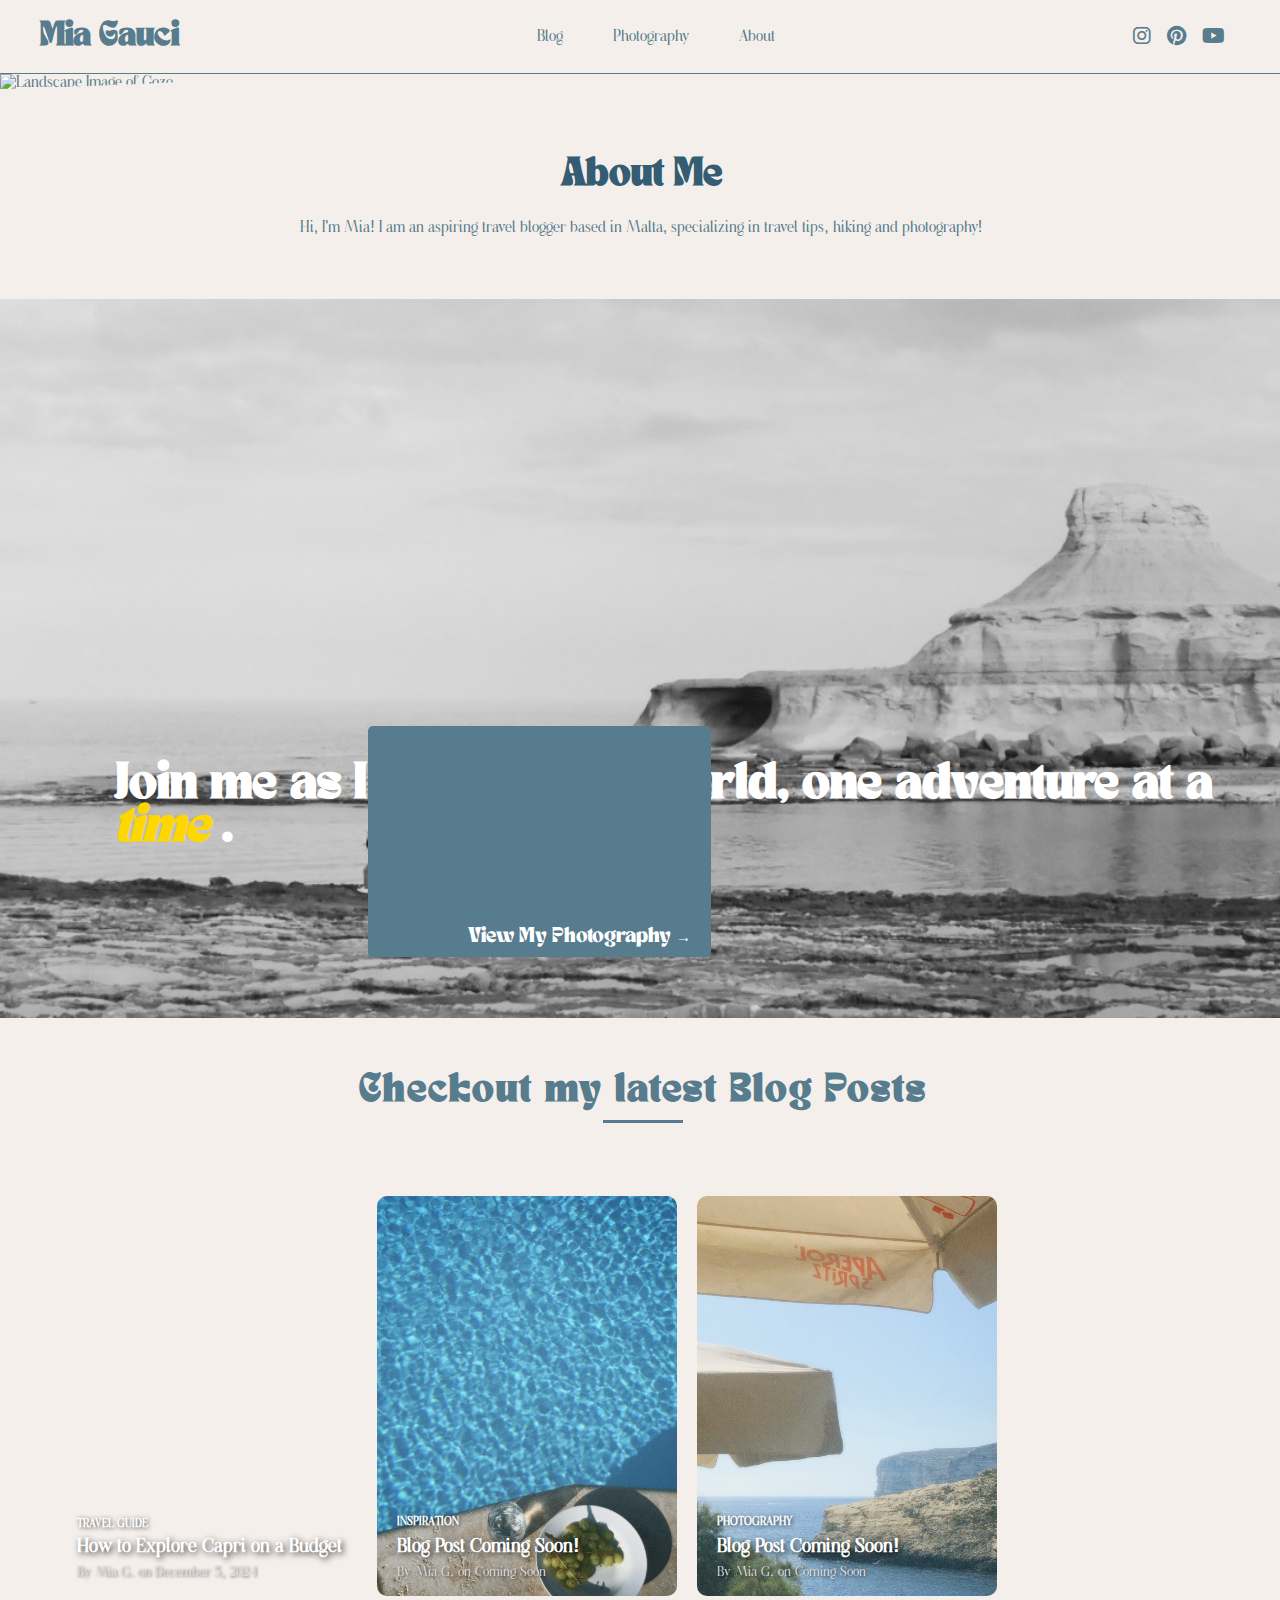
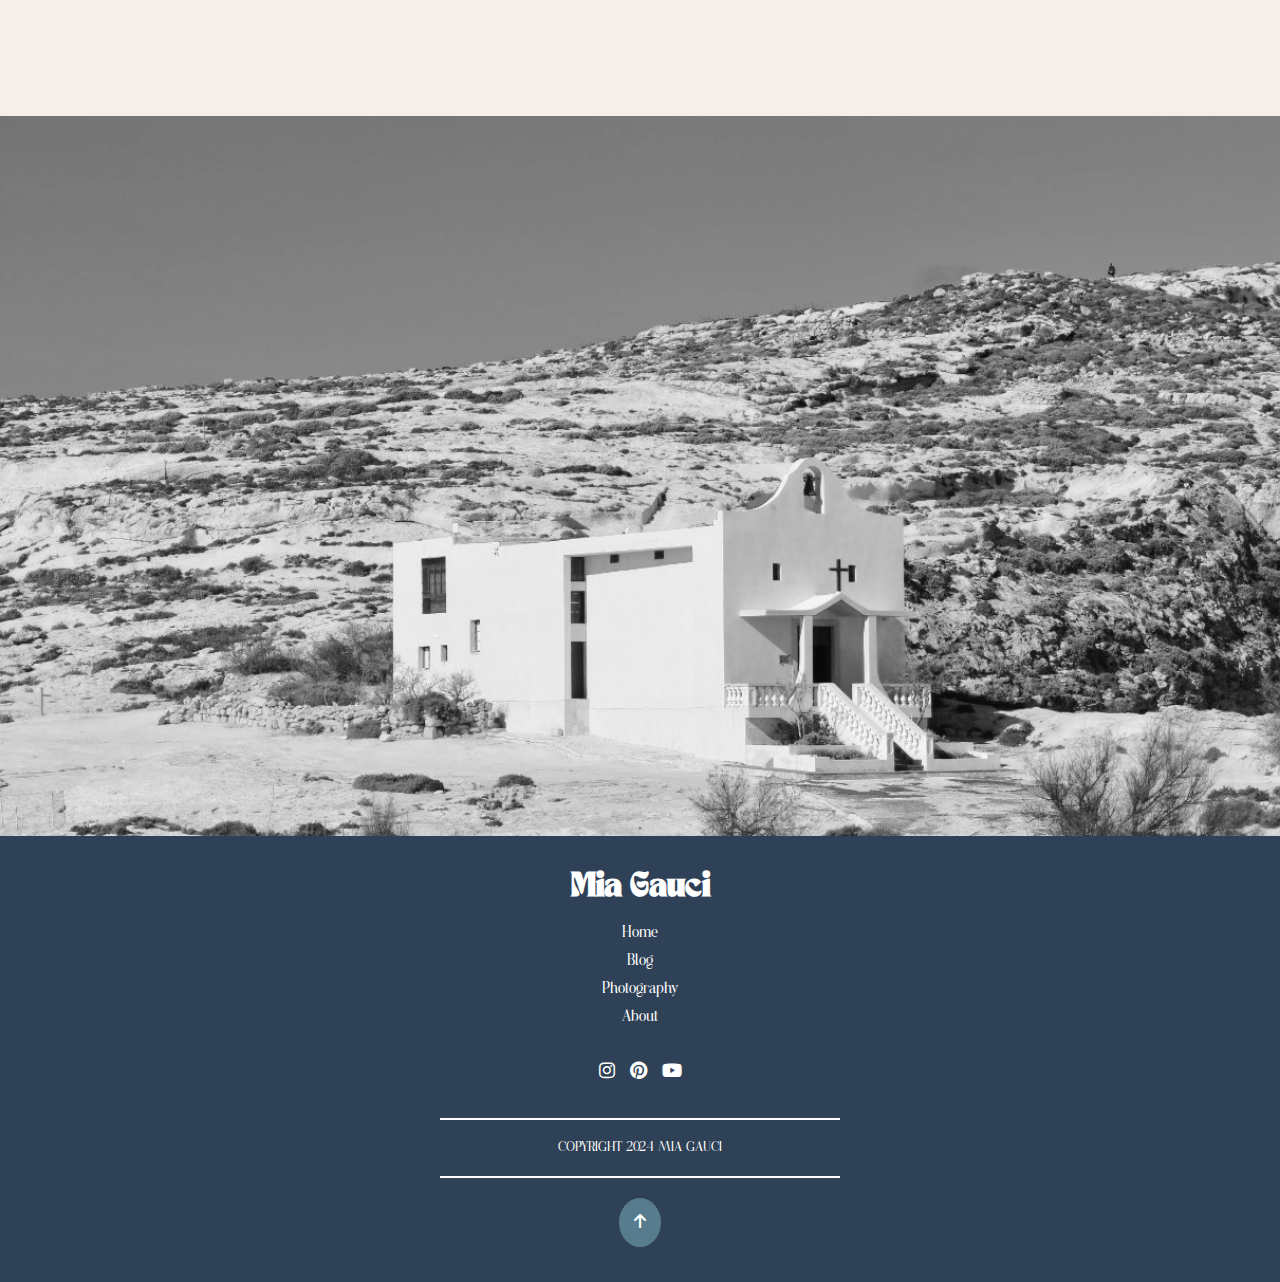
==== commit 1fd3b3a0: "updates" ====
--- a/index.html
+++ b/index.html
@@ -106,13 +106,25 @@
 -->
   
 
-  <!-- Responsive Image Section -->
 <section class="responsive-section">
   <img src="images/mobile_portrait.png" alt="Portrait Image" class="responsive-image portrait">
   <img src="images/WELCOME.png" alt="Landscape Image of Gozo" class="responsive-image landscape">
-</section>
-
-<div class="curved-divider"></div>
+  <svg class="wave" xmlns="http://www.w3.org/2000/svg" viewBox="0 0 1440 320" preserveAspectRatio="none">
+    <path d="M0,310 C360,288 720,160 1080,224 C1320,280 1440,300 1440,200 L1440,330 L0,320 Z" fill="rgba(0, 0, 0, 1)" transform="translate(0, 15) "></path>
+    <path d="M0,310 C360,288 720,160 1080,224 C1320,280 1440,300 1440,200 L1440,330 L0,320 Z" fill="#F5EFEB"></path>
+  </svg>
+</section>
+
+
+
+<section class="about-me-section">
+  <div class="about-me-shape"></div>
+  <div class="about-me-content">
+    <h2>About Me</h2>
+    <p>Hi, I'm Mia! I am an aspiring travel blogger based in Malta, specializing in travel tips, hiking and photography!</p>
+  </div>
+</section>
+
 
   <!-- First Landscape Image Section -->
 <section class="landscape-section">
@@ -127,7 +139,8 @@
 
 <section class="home-blog-section">
   <div class="home-blog-heading-container">
-    <h2 class="home-blog-heading">CHECKOUT MY LATEST BLOG POSTS</h2>
+      <h2 class="home-blog-heading"> Checkout my latest          Blog Posts</h2>
+
   </div>
   <div class="home-blog-posts">
     <a href="capri_blog.html" class="blog-link">
--- a/style.css
+++ b/style.css
@@ -9,9 +9,13 @@
     src: url('CasanovaRegular-gx0J4.otf') format('truetype');
 }
 
+
+
 /* Global Styles */
 body {
     margin: 0;
+    padding: 0;
+    overflow-x: hidden; /* Disable horizontal scrolling */
     font-family: 'Casanova', sans-serif;
     background-color: #F5EFEB; /* Beige background */
     color: #567C8D; /* Global font color */
@@ -176,7 +180,6 @@
     height: 2px; /* Line thickness */
     background-color: #567C8D; /* Match the global font color or choose another color */
     width: 80%; /* Match the image width */
-    max-width: 400px; /* Optional: to limit the line width */
   }
   
   /* Text Below Image */
@@ -206,12 +209,29 @@
 .responsive-section {
     position: relative;
     margin-bottom: 100px; /* Gap after the responsive section */
-
+    
   }
   
   /* Hide both images by default */
   .responsive-image {
     display: none;
+    background: linear-gradient(transparent, #F5EFEB); /* Gradient blending into the background */
+
+  }
+
+.wave {
+    position: absolute;
+    bottom: 0;
+    left: 0;
+    width: 100%;
+    height: 100px; /* Adjust the height for a bigger wave */
+    z-index: 2;
+    pointer-events: none; /* Prevent interactions */
+  }
+
+  .wave path:first-of-type {
+    filter: blur(15px); /* Enhance the shadow with a blur effect */
+    transform: translateY(50px); /* Push the shadow further down */
   }
   
   /* Display the portrait image for screens less than 768px */
@@ -228,6 +248,52 @@
       display: block;
       width: 100%; /* Adjust width as needed */
     }
+  }
+  
+
+  /* About Me Section */
+.about-me-section {
+    position: relative;
+    width: 100%;
+    text-align: center;
+    background: #F5EFEB;
+    padding: 20px 20px;
+    margin-top: -100px; /* Overlap with the previous section */
+    padding-top: -100px; 
+    padding-left: 1px;
+  }
+  
+  /* Dynamic Shape */
+  .about-me-shape {
+    position: absolute;
+    top: 0;
+    left: 0;
+    width: 100%;
+    height: 200px;
+    background: #567C8D;
+    clip-path: polygon(0 0, 100% 50%, 0 100%);
+    z-index: -1; /* Push the shape behind the content */
+  }
+  
+  /* About Me Content */
+  .about-me-content {
+    max-width: 1000px;
+    margin: 0 auto;
+    padding: 20px;
+  }
+  
+  .about-me-content h2 {
+    font-size: 28px;
+    font-family: 'Nimbus', sans-serif;
+    color: #345C73;
+    margin-bottom: 20px;
+  }
+  
+  .about-me-content p {
+    font-size: 16px;
+    font-family: 'Casanova', sans-serif;
+    color: #567C8D;
+    line-height: 1.8;
   }
   
 
@@ -250,12 +316,13 @@
 /* Overlay Container */
 .landscape-overlay {
     position: absolute; /* Position over the image */
-    top: 50%; /* Center vertically */
+    top: 70%; /* Center vertically */
     left: 5%; /* Align to the left with padding */
     transform: translateY(-50%); /* Adjust vertical alignment */
     color: white; /* Contrast against the image */
     text-align: left; /* Left-align text */
-    padding: 20px;
+    padding: 50px;
+    bottom: 5%;
 }
 
 /* Overlay Title */
@@ -285,13 +352,19 @@
     font-family: 'Nimbus', sans-serif;
     font-size: 15px;
     color: white;
-    background-color: #9b9ea0;
+    background-color: #567C8D;
     padding: 10px 20px;
     text-decoration: none;
+    padding-top: 200px;
+    padding-left: 100px;
     border-radius: 5px;
-    margin-top: 20px; /* Large gap between the button and description */
+    margin-top: 50px; /* Large gap between the button and description */
     display: inline-block;
     transition: background-color 0.3s ease;
+    position: absolute;
+    bottom: -65px;
+    left: 25%; /* Center horizontally */
+    
 }
 
 .overlay-button:hover {
@@ -300,30 +373,25 @@
 
 /* Responsive Styles for Landscape Section */
 @media (max-width: 768px) {
-    .landscape-section {
-        position: relative;
-        width: 100%;
-        margin-top: 70px; /* Optional: Add space before the landscape section */
-        padding: 0;
+      .landscape-section {
+        width: 100%; /* Ensure the section takes the full width */
+        overflow: hidden; /* Prevent overflow issues */
     }
 
     .landscape-image {
-        width: 100%;
-        height: auto;
-        object-fit: cover; /* Maintain aspect ratio */
-        transform: scale(1.2); /* Enlarge the image slightly */
-        transition: transform 0.3s ease; /* Smooth animation for scaling */
+        width: 100%; /* Make the image responsive */
+        height: auto; /* Maintain aspect ratio */
+        object-fit: cover; /* Ensure the image fills the section */
+        transform: none; /* Remove any scaling */
+        transition: none; /* Disable transitions for smoother resizing */
     }
 
     .landscape-overlay {
-        position: absolute;
-        top: 10%; /* Adjust overlay position for smaller screens */
-        left: 5%; /* Maintain consistent padding from the left */
-        transform: none; /* Remove vertical alignment transform */
-        width: 90%; /* Restrict width to avoid overflow */
-        padding: 10px; /* Add padding for mobile */
-    }
-
+        top: 50%; /* Center the overlay vertically */
+        left: 10%; /* Add padding from the left */
+        width: 80%; /* Restrict overlay width to prevent text overflow */
+        padding: 10px; /* Add spacing for better readability */
+    }
     .overlay-title {
         font-size: 18px; /* Reduce font size for smaller screens */
         line-height: 1.3; /* Adjust line height */
@@ -365,15 +433,19 @@
 /* Blog Section Container */
 .home-blog-section {
     width: 100%; /* Full width */
-    margin: 0 auto; /* Center the section */
+    margin: 0 ; /* Center the section */
     padding: 50px 20px; /* Add space around the section */
     text-align: center; /* Center the heading */
+    margin-left: 1px;
+    padding-left: 1px;
   }
   
   /* Heading Container */
   .home-blog-heading-container {
     margin-top: 3px; /* Add space between heading and blog posts */
     margin-bottom: 3px; /* Add space between heading and blog posts */
+    margin-left: 1px;
+    padding-left: 1px;
     text-align: center; /* Center-align the heading */
   }
   
@@ -383,7 +455,6 @@
     font-family: 'Nimbus', sans-serif; /* Desired font */
     font-weight: bold;
     color: #567C8D; /* Heading color */
-    text-transform: uppercase; /* Make the text uppercase */
     letter-spacing: 2px; /* Add letter spacing */
     margin: 0; /* Remove default margin */
     position: relative;
@@ -593,7 +664,7 @@
   }
   
   .footer-links a {
-    font-family: 'Borneandrawn', sans-serif;
+    font-family: 'Casanova', sans-serif;
     font-size: 16px;
     color: #FFFFFF;
     text-decoration: none;
@@ -632,7 +703,7 @@
   
   /* Footer Copyright */
   .footer-copyright p {
-    font-family: 'Borneandrawn', sans-serif;
+    font-family: 'Casanova', sans-serif;
     font-size: 14px;
     color: #FFFFFF;
     margin: 10px 0;
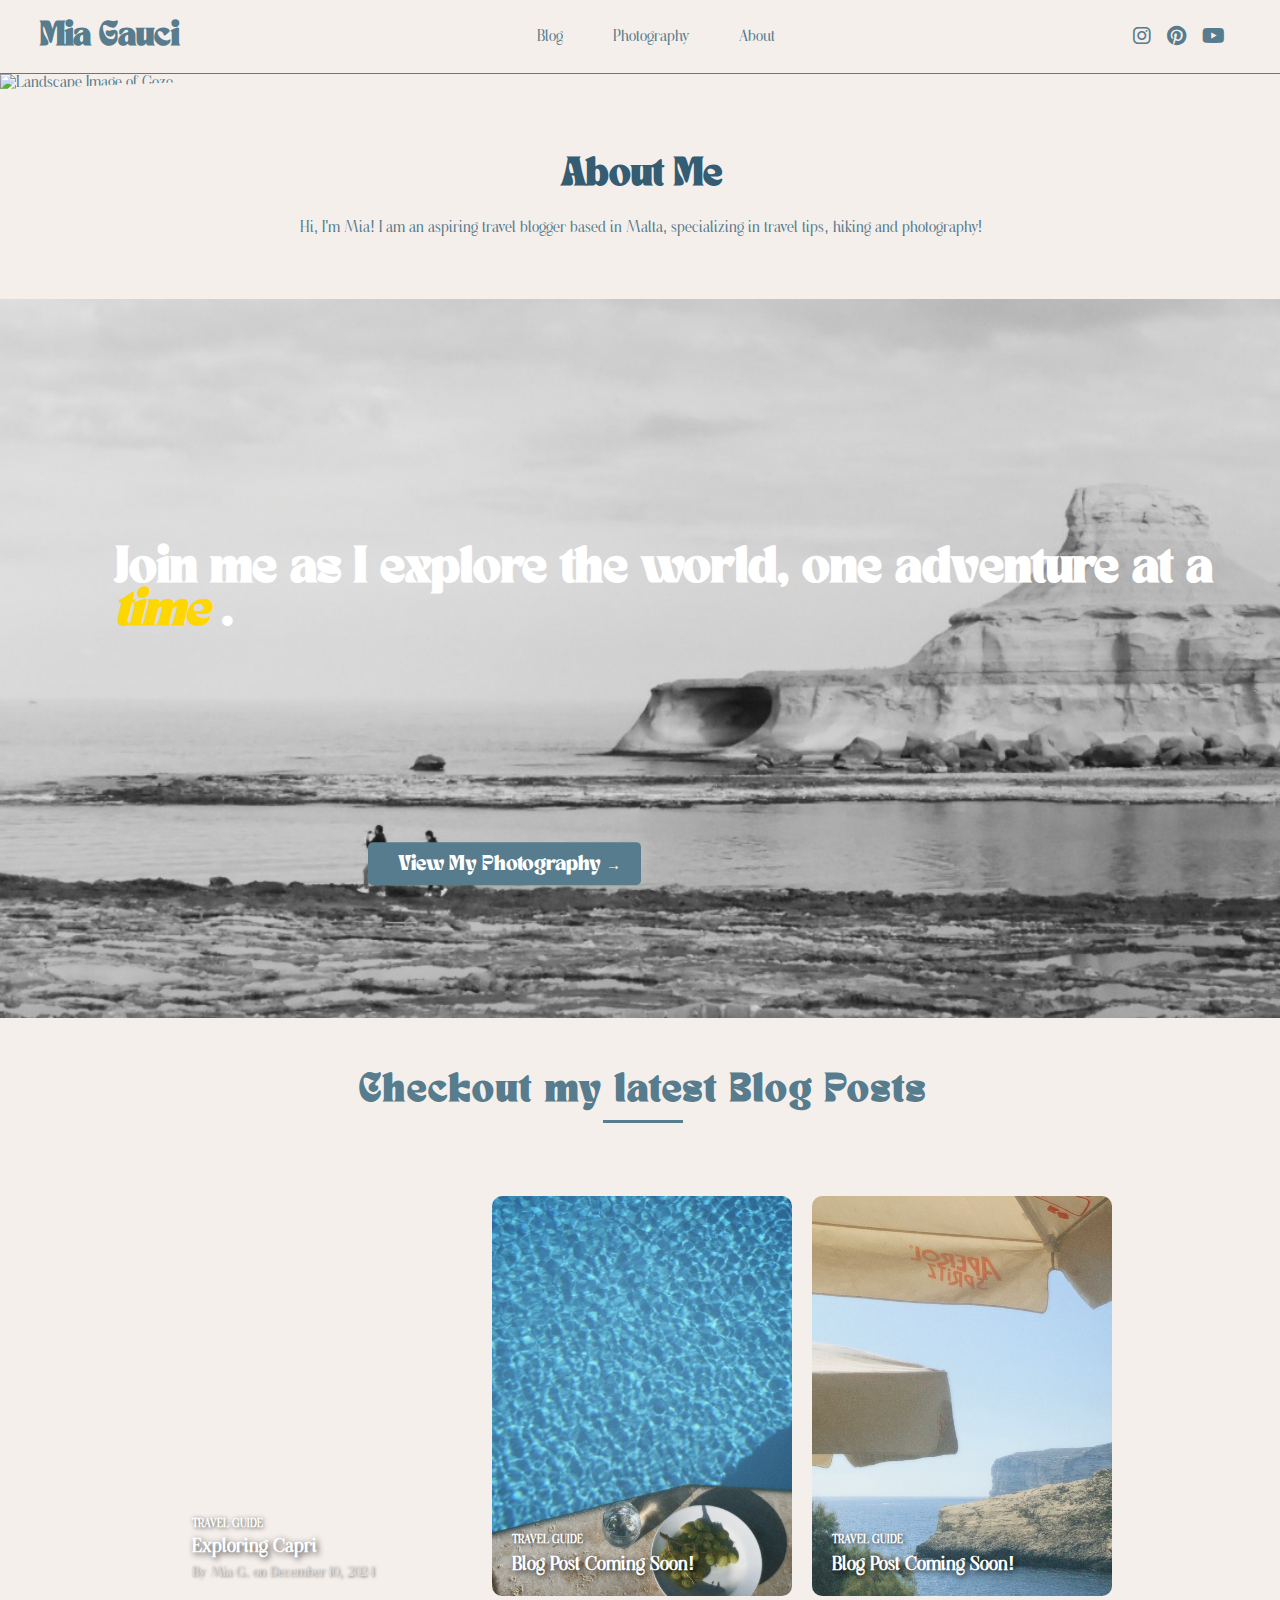
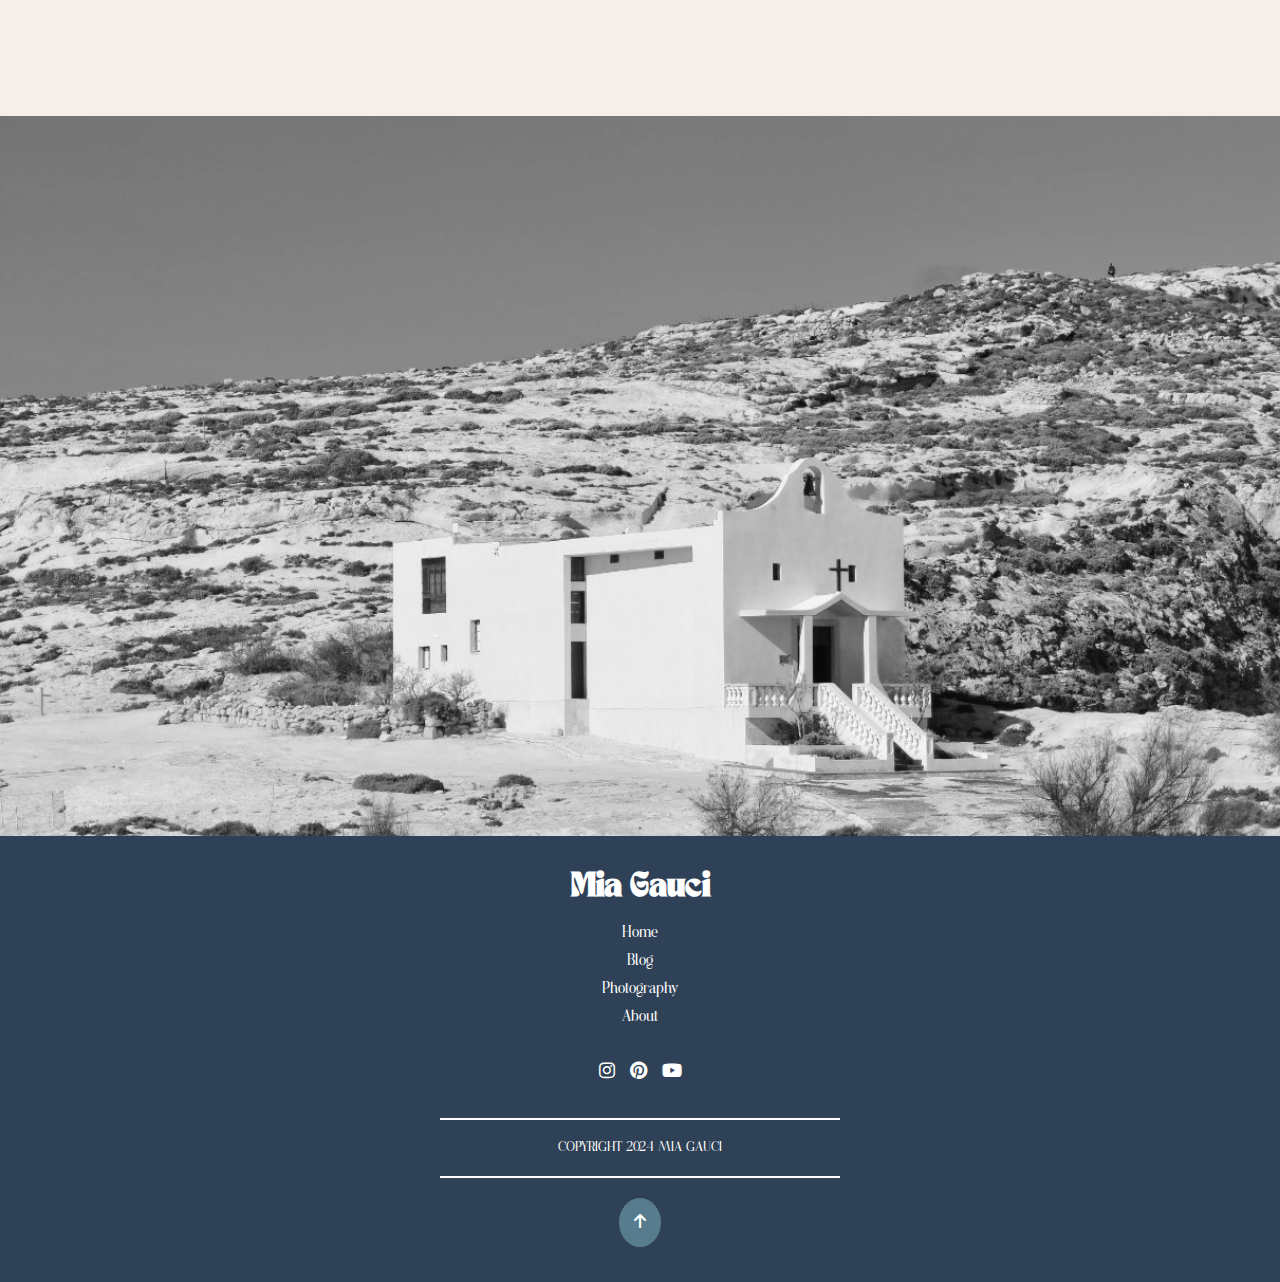
==== commit 5f80285c: "updates" ====
--- a/index.html
+++ b/index.html
@@ -147,8 +147,8 @@
       <div class="home-blog-post" style="background-image: url('images/capri_rock.jpg');">
         <div class="home-blog-content">
           <span class="home-blog-category">Travel Guide</span>
-          <h3>How to Explore Capri on a Budget</h3>
-          <p>By Mia G. on December 5, 2024</p>
+          <h3>Exploring Capri</h3>
+          <p>By Mia G. on December 10, 2024</p>
         </div>
       </div>
     </a>
@@ -156,9 +156,9 @@
   <a href="pool-day.html" class="blog-link">
     <div class="home-blog-post" style="background-image: url('images/pool.jpeg');">
       <div class="home-blog-content">
-        <span class="home-blog-category">Inspiration</span>
+        <span class="home-blog-category">Travel Guide</span>
         <h3>Blog Post Coming Soon!</h3>
-        <p>By Mia G. on Coming Soon</p>
+        <p></p>
       </div>
     </div>
   </a>
@@ -166,9 +166,9 @@
   <a href="happy-hour.html" class="home-blog-link">
     <div class="home-blog-post" style="background-image: url('images/umbrella.jpeg');">
       <div class="home-blog-content">
-        <span class="home-blog-category">Photography</span>
+        <span class="home-blog-category">Travel Guide</span>
         <h3>Blog Post Coming Soon!</h3>
-        <p>By Mia G. on Coming Soon</p>
+        <p></p>
       </div>
     </div>
   </a>
--- a/style.css
+++ b/style.css
@@ -316,7 +316,7 @@
 /* Overlay Container */
 .landscape-overlay {
     position: absolute; /* Position over the image */
-    top: 70%; /* Center vertically */
+    top: 50%; /* Center vertically */
     left: 5%; /* Align to the left with padding */
     transform: translateY(-50%); /* Adjust vertical alignment */
     color: white; /* Contrast against the image */
@@ -355,8 +355,8 @@
     background-color: #567C8D;
     padding: 10px 20px;
     text-decoration: none;
-    padding-top: 200px;
-    padding-left: 100px;
+    padding-top: 12px;
+    padding-left: 30px;
     border-radius: 5px;
     margin-top: 50px; /* Large gap between the button and description */
     display: inline-block;
@@ -485,15 +485,14 @@
 /* Home Page Blog Posts Section */
 .home-blog-posts {
     display: flex;
-    justify-content: flex-start; /* Center blog posts */
+    justify-content: center; /* Ensure posts are centred */
     align-items: flex-start; /* Align blog posts to the top */
     gap: 20px; /* Space between posts */
     padding: 70px 20px; /* Add top and bottom padding */
     overflow-x: auto; /* Enable horizontal scrolling */
     scroll-snap-type: x mandatory; /* Enable smooth snapping */
-    position: relative; /* For shadow positioning */
     margin: 0 auto; /* Center the container within the page */
-    scrollbar-gutter: stable both-edges; /* Stabilize the scrollbar position */
+    max-width: 1200px; /* Restrict the container width */
   }
   
   .home-blog-link {
@@ -596,6 +595,7 @@
   /* Responsive Styles */
   @media (max-width: 768px) {
     .home-blog-posts {
+      justify-content: flex-start; /* Align first post to the left */
       padding: 20px 20px 20px; /* Reduce padding on smaller screens */
     }
   
@@ -608,7 +608,6 @@
   /* Responsive Styles for Alignment */
 @media (max-width: 1000px) {
     .home-blog-posts {
-      justify-content: flex-start; /* Align first post to the left */
       padding: 20px; /* Adjust padding for smaller screens */
     }
   
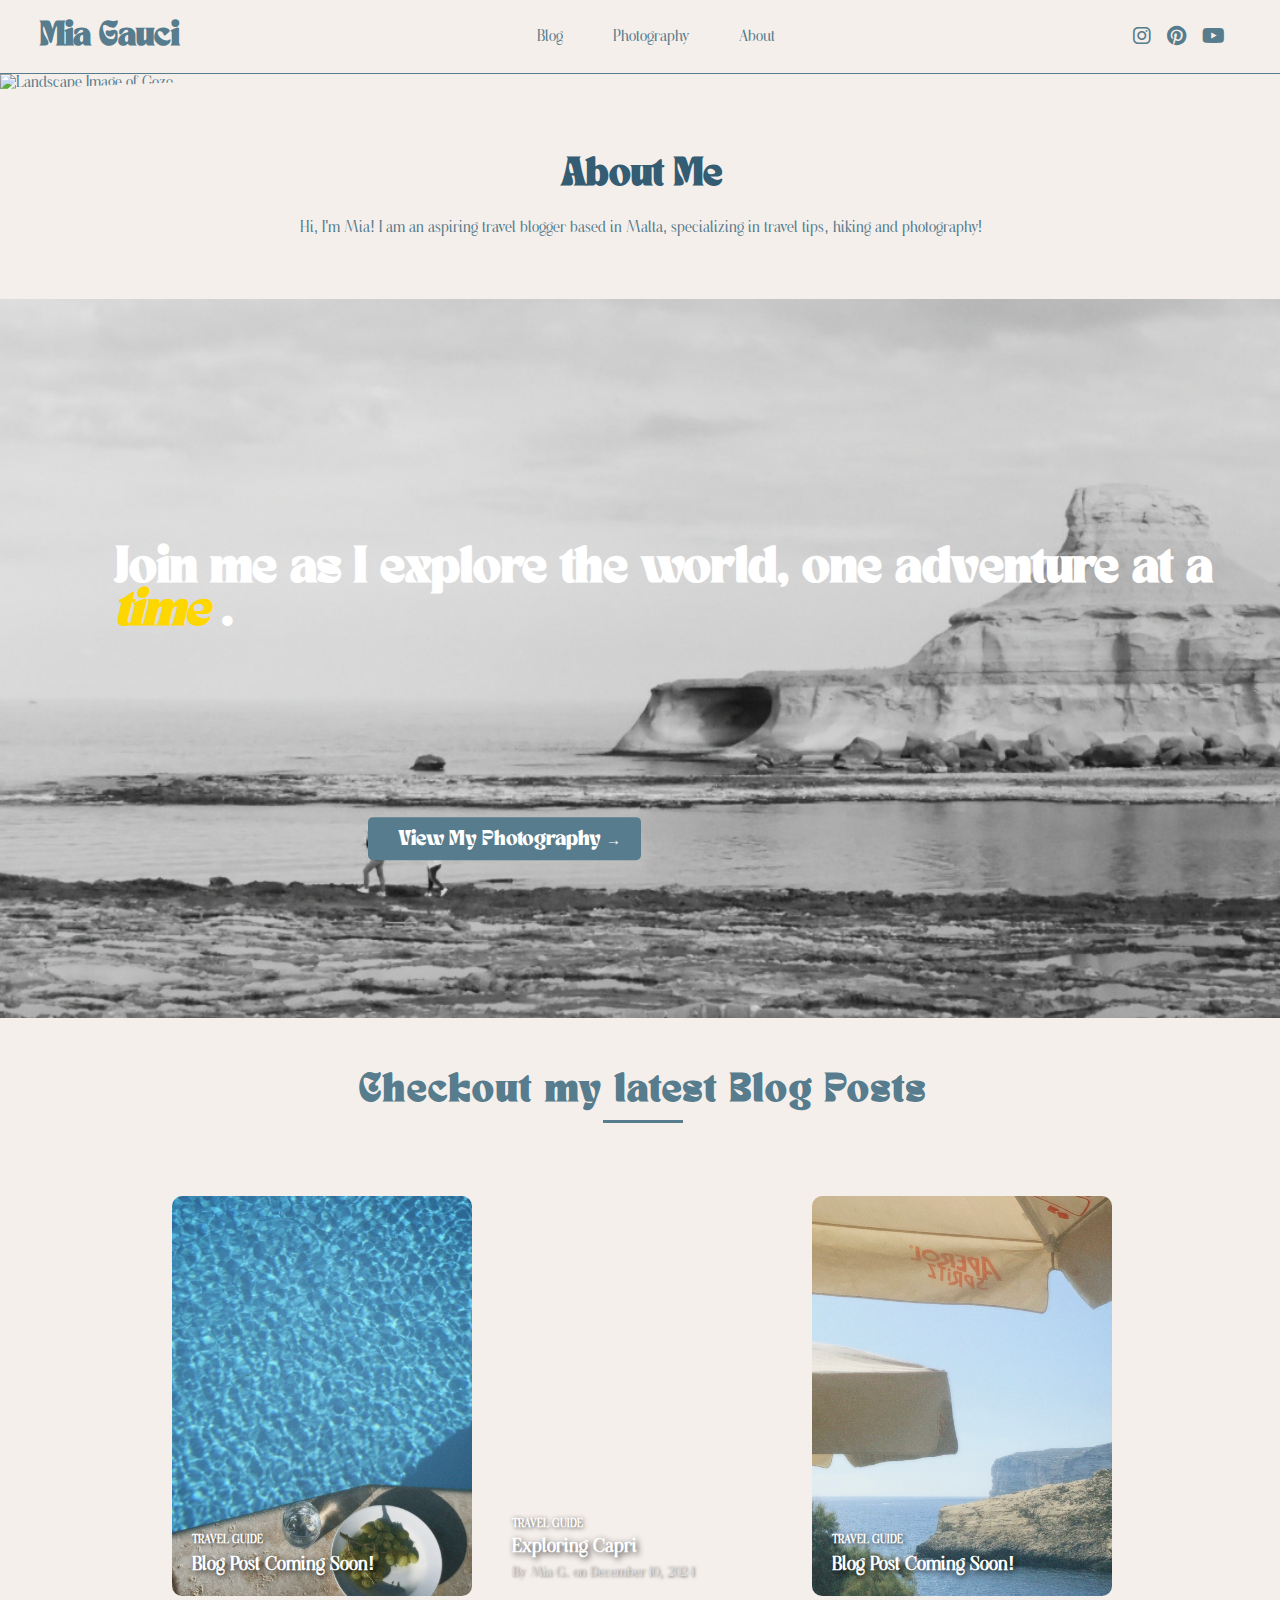
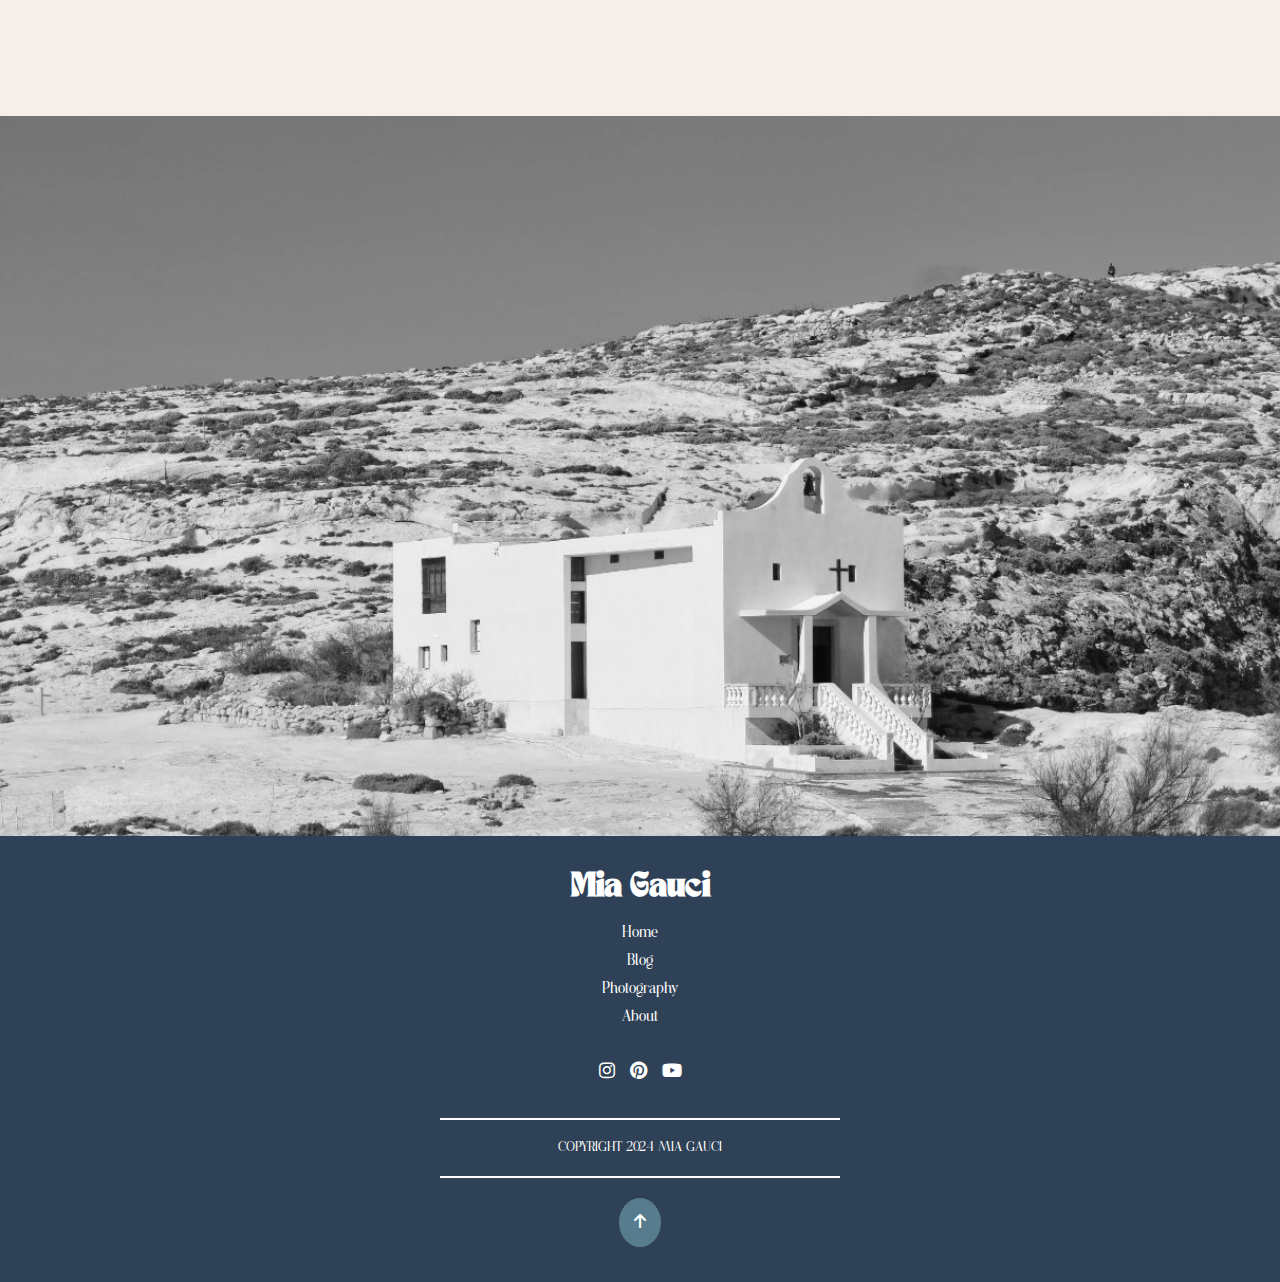
==== commit 300e1a4a: "updated blog" ====
--- a/index.html
+++ b/index.html
@@ -142,7 +142,19 @@
       <h2 class="home-blog-heading"> Checkout my latest          Blog Posts</h2>
 
   </div>
+
   <div class="home-blog-posts">
+
+    <a href="morocco_marrakech.html" class="blog-link">
+      <div class="home-blog-post" style="background-image: url('images/pool.jpeg');">
+        <div class="home-blog-content">
+          <span class="home-blog-category">Travel Guide</span>
+          <h3>Blog Post Coming Soon!</h3>
+          <p></p>
+        </div>
+      </div>
+    </a>
+    
     <a href="capri_blog.html" class="blog-link">
       <div class="home-blog-post" style="background-image: url('images/capri_rock.jpg');">
         <div class="home-blog-content">
@@ -153,15 +165,7 @@
       </div>
     </a>
 
-  <a href="pool-day.html" class="blog-link">
-    <div class="home-blog-post" style="background-image: url('images/pool.jpeg');">
-      <div class="home-blog-content">
-        <span class="home-blog-category">Travel Guide</span>
-        <h3>Blog Post Coming Soon!</h3>
-        <p></p>
-      </div>
-    </div>
-  </a>
+  
 
   <a href="happy-hour.html" class="home-blog-link">
     <div class="home-blog-post" style="background-image: url('images/umbrella.jpeg');">
--- a/style.css
+++ b/style.css
@@ -362,7 +362,7 @@
     display: inline-block;
     transition: background-color 0.3s ease;
     position: absolute;
-    bottom: -65px;
+    bottom: -40px;
     left: 25%; /* Center horizontally */
     
 }
